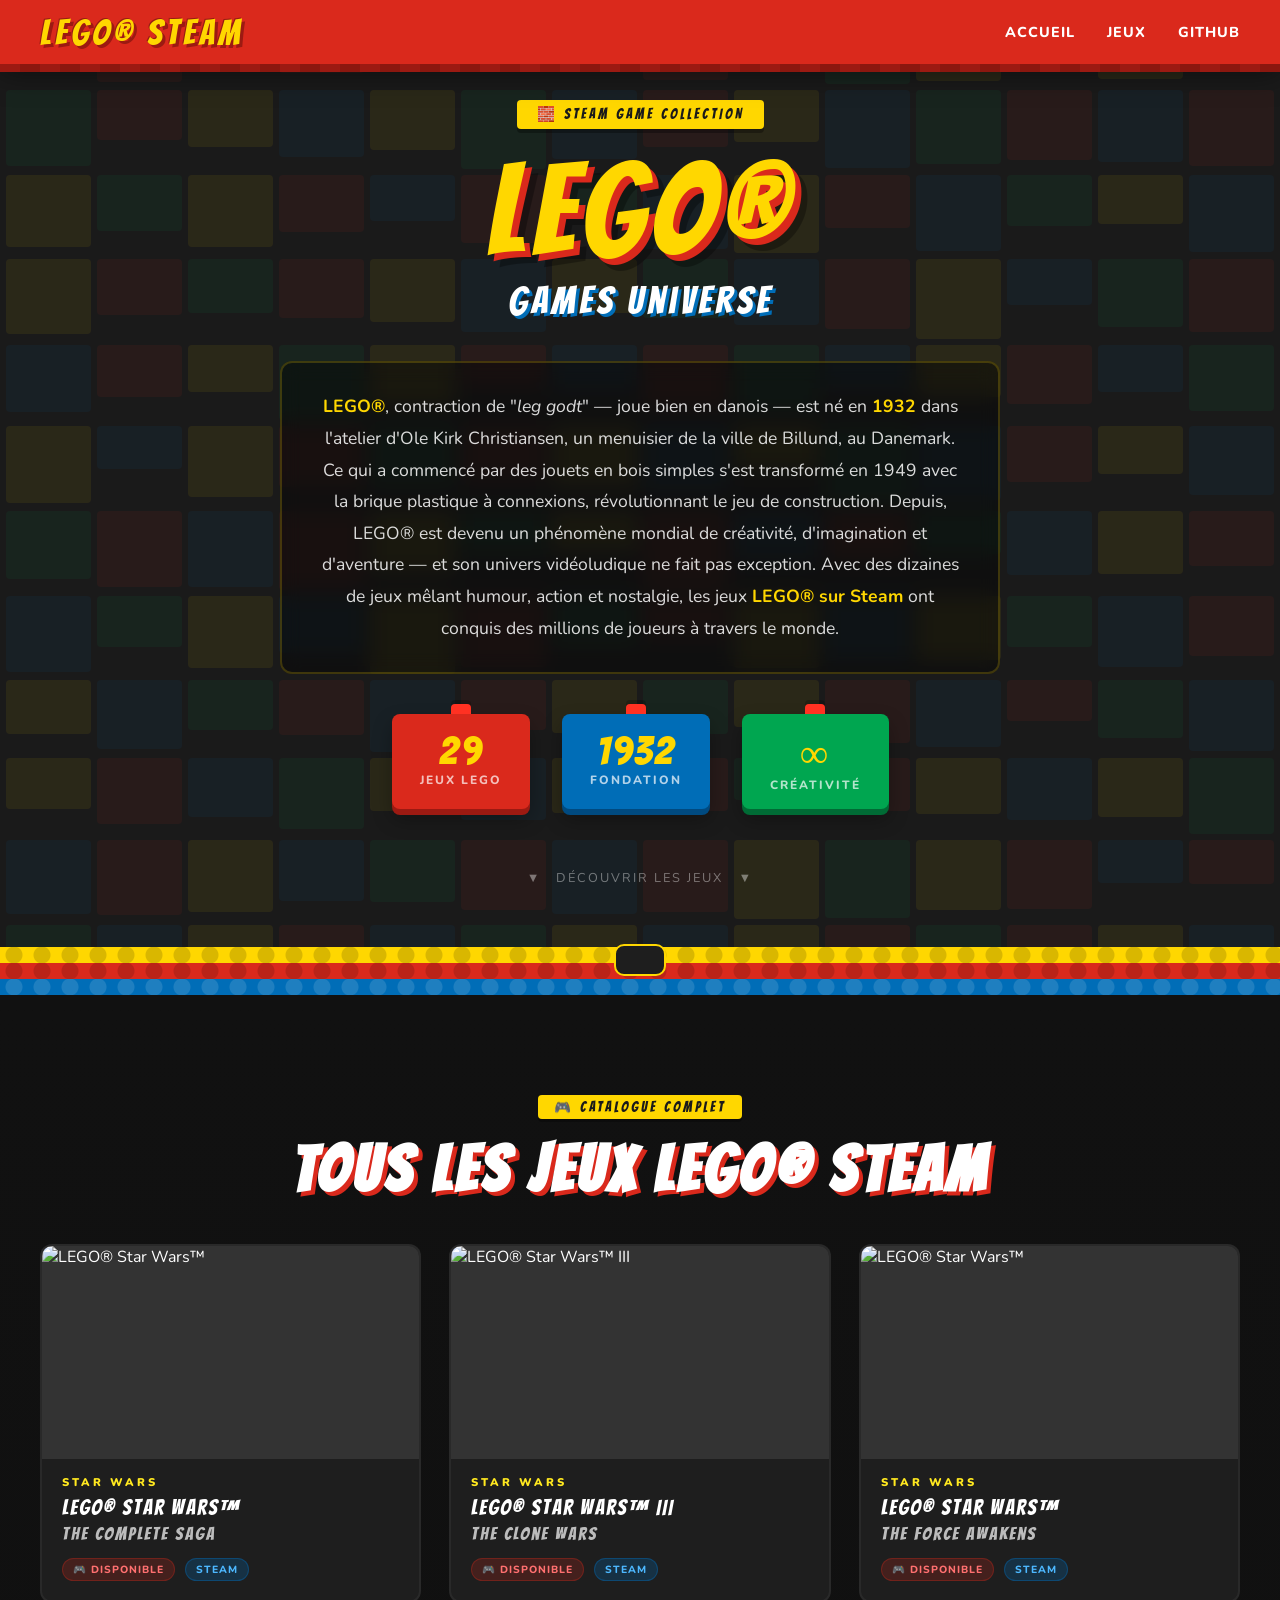
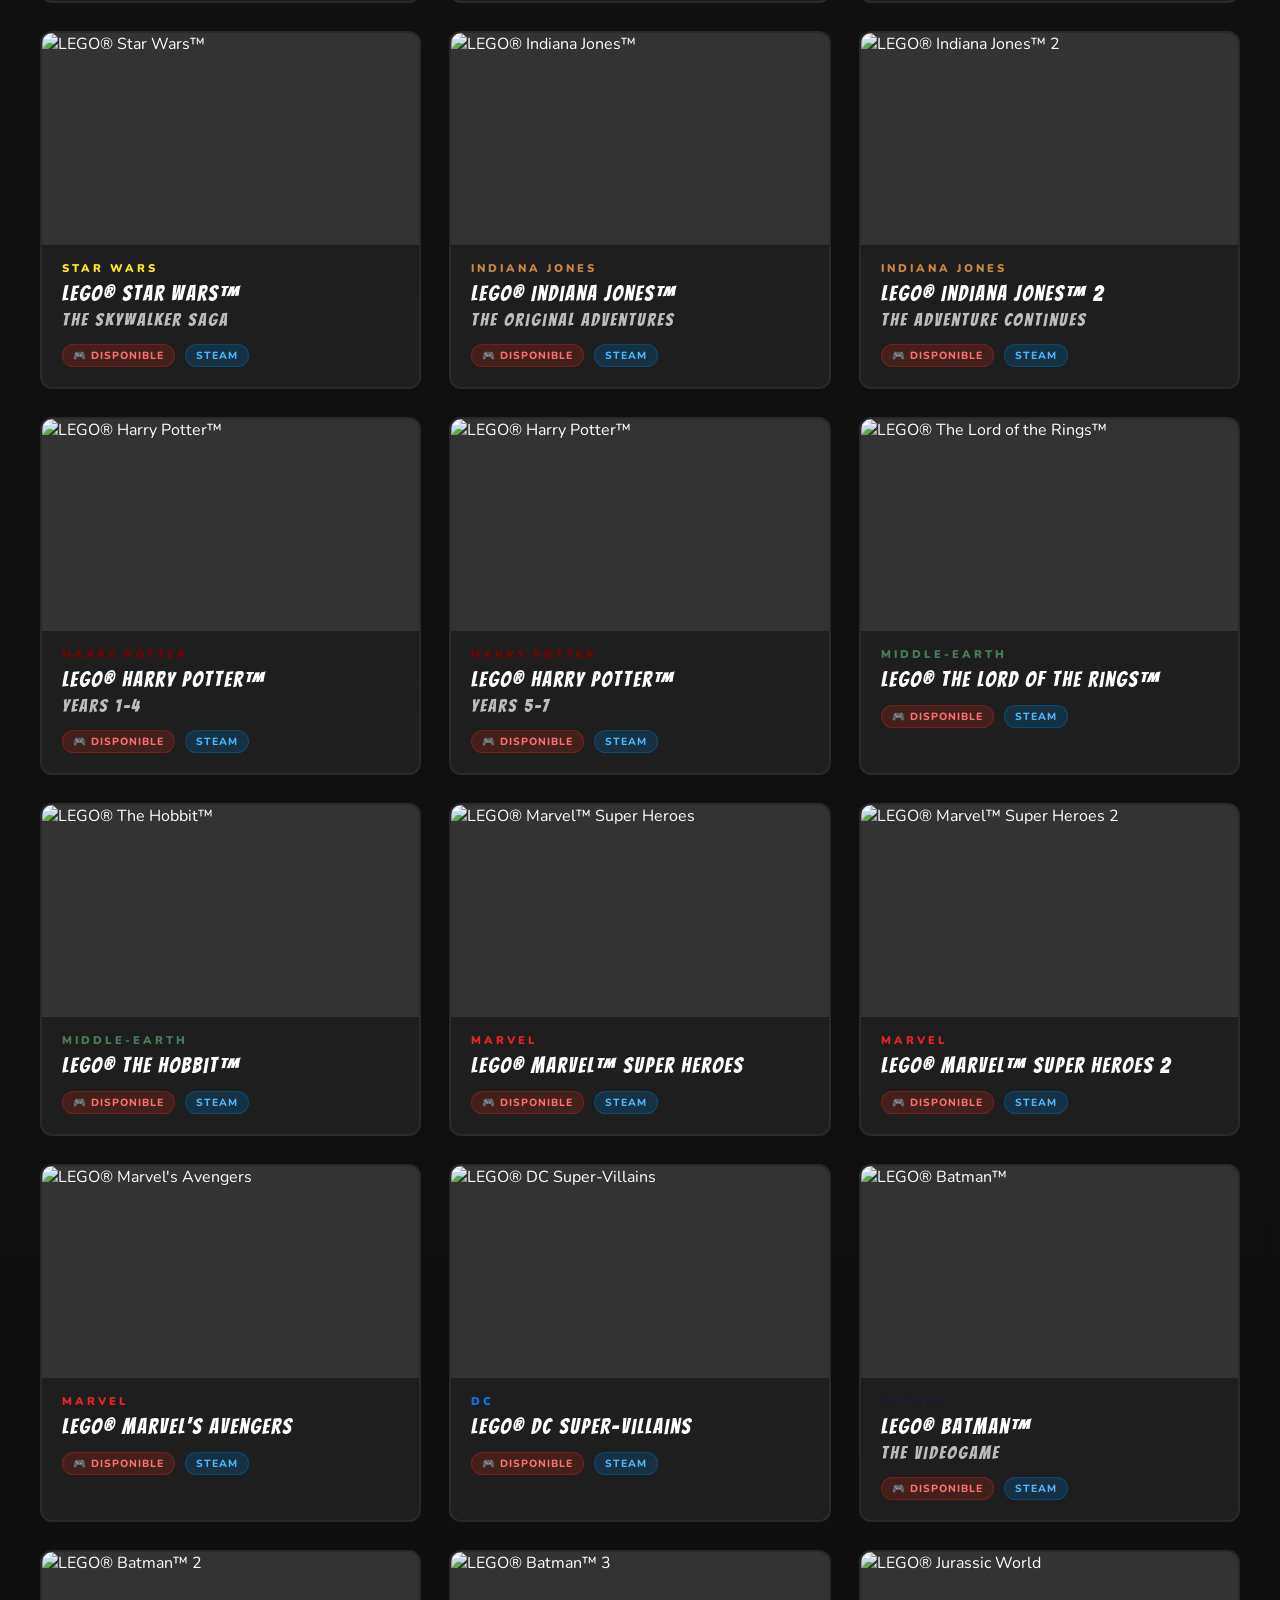
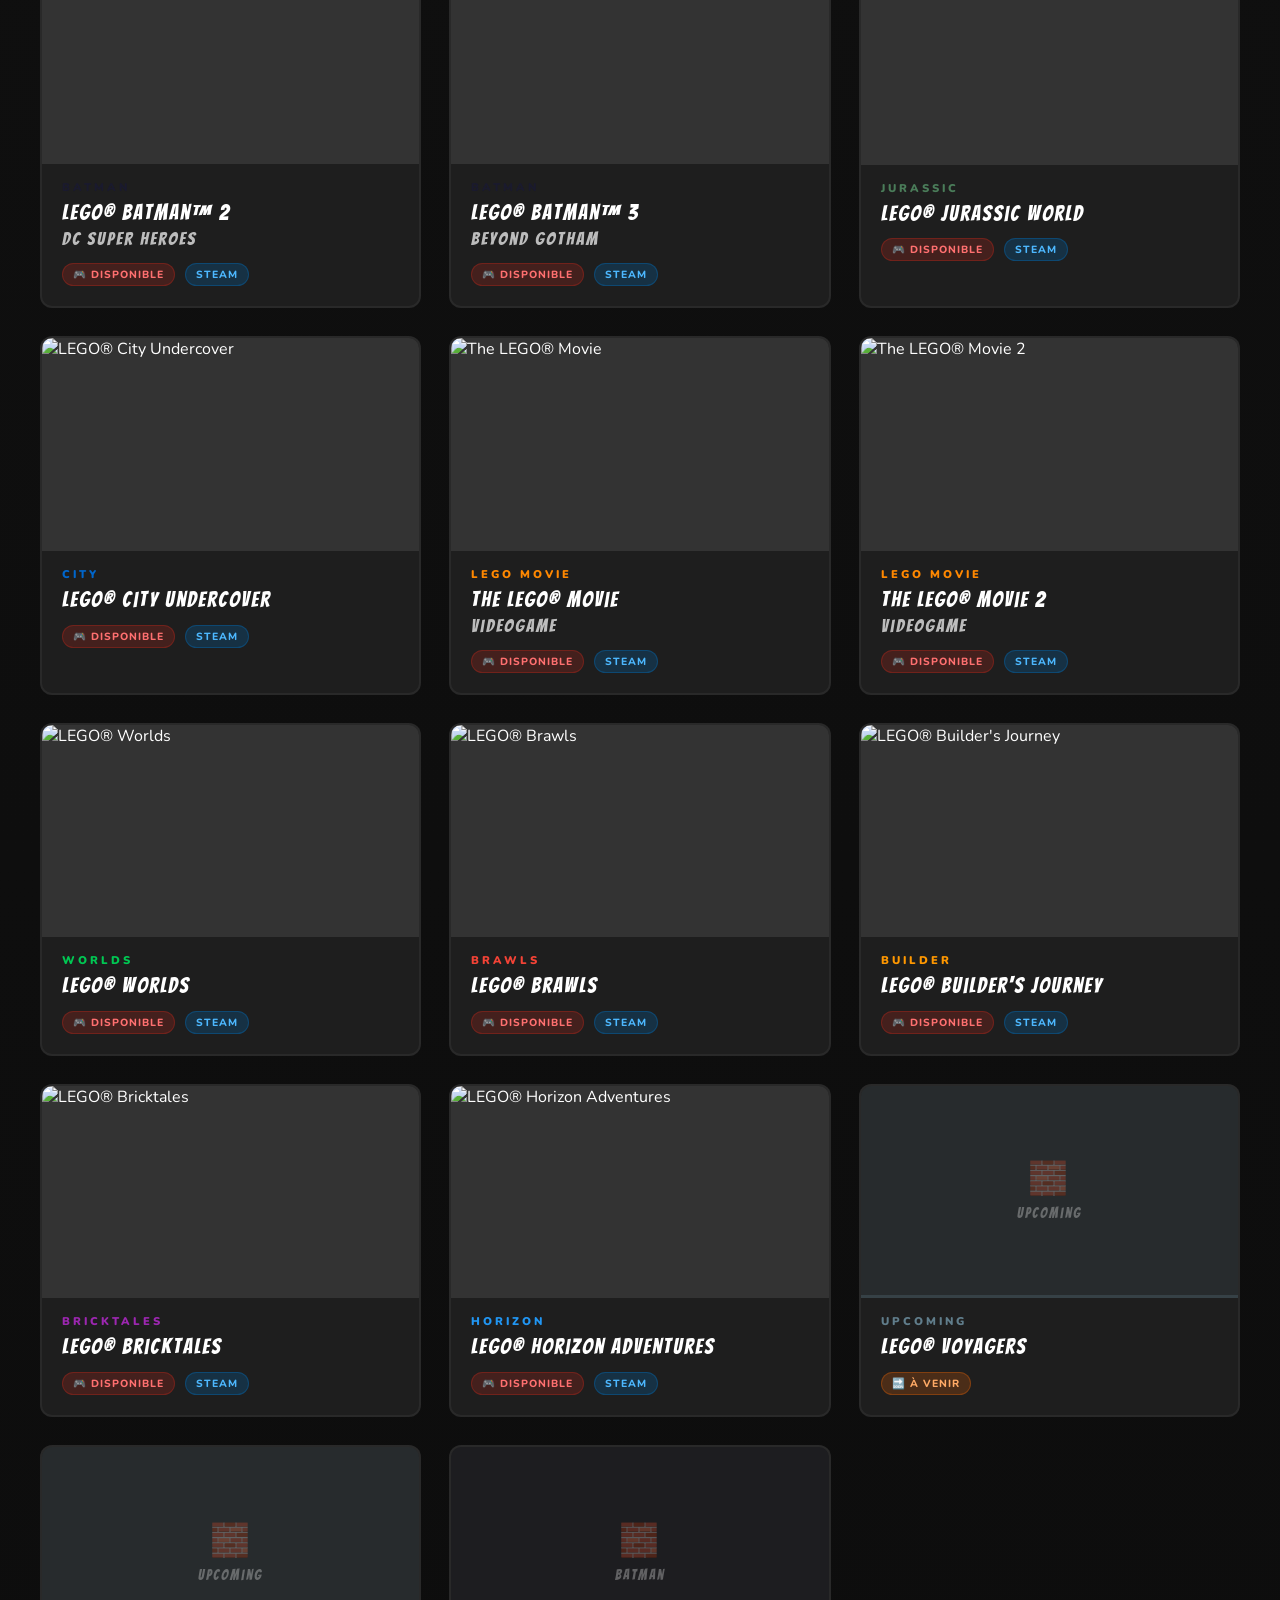
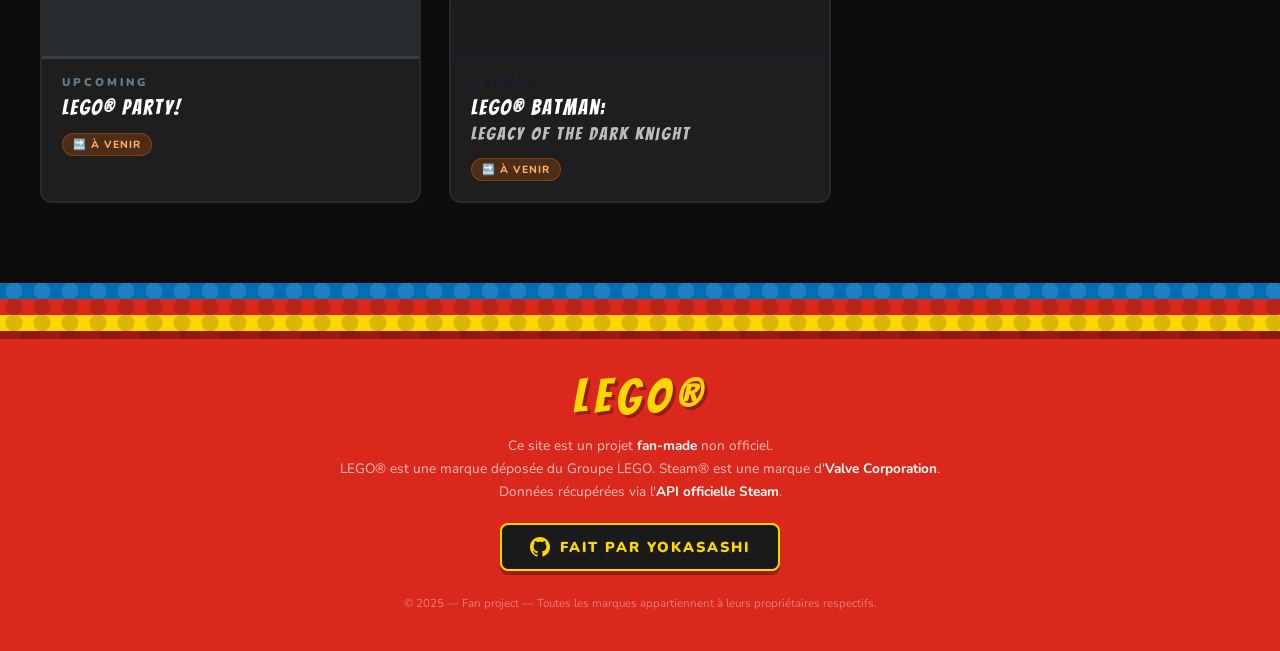
==== index.html @ 915beb1f "Add initial CSS styles for LEGO-themed website layout and components - Define root color variables f" ====
<!DOCTYPE html>
<html lang="fr">
<head>
  <meta charset="UTF-8" />
  <meta name="viewport" content="width=device-width, initial-scale=1.0" />
  <title>LEGO® Games — Steam Collection</title>
  <link href="https://fonts.googleapis.com/css2?family=Nunito:wght@400;700;800;900&family=Bangers&display=swap" rel="stylesheet" />
  <link rel="stylesheet" href="style.css" />
</head>
<body>

<!-- NAVBAR -->
<nav>
  <div class="nav-logo">LEGO® STEAM</div>
  <div class="nav-links">
    <a href="#hero">Accueil</a>
    <a href="#games">Jeux</a>
    <a href="https://github.com/Yokasashii" target="_blank">GitHub</a>
  </div>
</nav>

<!-- HERO -->
<section id="hero">
  <!-- Grid bricks bg -->
  <div class="hero-bricks" id="heroBricksGrid"></div>
  <!-- Floating bricks -->
  <div class="float-bricks" id="floatBricks"></div>

  <div class="hero-content">
    <div class="hero-badge">🧱 STEAM GAME COLLECTION</div>
    <div class="hero-title">LEGO®</div>
    <div class="hero-subtitle">Games Universe</div>

    <div class="hero-description">
      <strong>LEGO®</strong>, contraction de "<em>leg godt</em>" — joue bien en danois —
      est né en <strong>1932</strong> dans l'atelier d'Ole Kirk Christiansen,
      un menuisier de la ville de Billund, au Danemark. Ce qui a commencé par
      des jouets en bois simples s'est transformé en 1949 avec la brique plastique
      à connexions, révolutionnant le jeu de construction. Depuis, LEGO® est devenu
      un phénomène mondial de créativité, d'imagination et d'aventure —
      et son univers vidéoludique ne fait pas exception. Avec des dizaines de jeux
      mêlant humour, action et nostalgie, les jeux <strong>LEGO® sur Steam</strong>
      ont conquis des millions de joueurs à travers le monde.
    </div>

    <div class="hero-stats">
      <div class="stat-brick">
        <div class="stat-number" id="totalGames">29</div>
        <div class="stat-label">Jeux LEGO</div>
      </div>
      <div class="stat-brick" style="background:var(--lego-blue);box-shadow:0 6px 0 #004a80,0 10px 20px rgba(0,0,0,.3)">
        <div class="stat-number">1932</div>
        <div class="stat-label">Fondation</div>
      </div>
      <div class="stat-brick" style="background:var(--lego-green);box-shadow:0 6px 0 #006b35,0 10px 20px rgba(0,0,0,.3)">
        <div class="stat-number">∞</div>
        <div class="stat-label">Créativité</div>
      </div>
    </div>

    <div class="scroll-hint">▼ &nbsp; Découvrir les jeux &nbsp; ▼</div>
  </div>
</section>

<div class="brick-divider"></div>
<div class="brick-divider red"></div>
<div class="brick-divider blue"></div>

<!-- GAMES SECTION -->
<section id="games">
  <div class="section-header">
    <div class="section-tag">🎮 CATALOGUE COMPLET</div>
    <h2 class="section-title">TOUS LES JEUX LEGO® STEAM</h2>
  </div>
  <div class="games-grid" id="gamesGrid">
    <!-- Cards injected by JS -->
  </div>
</section>

<div class="brick-divider blue"></div>
<div class="brick-divider red"></div>
<div class="brick-divider"></div>

<!-- FOOTER -->
<footer>
  <div class="footer-logo">LEGO®</div>
  <p class="footer-text">
    Ce site est un projet <strong>fan-made</strong> non officiel.<br>
    LEGO® est une marque déposée du Groupe LEGO. Steam® est une marque d'<strong>Valve Corporation</strong>.<br>
    Données récupérées via l'<strong>API officielle Steam</strong>.
  </p>
  <a href="https://github.com/Yokasashii" target="_blank" class="footer-github">
    <svg width="20" height="20" viewBox="0 0 24 24"><path d="M12 0C5.37 0 0 5.37 0 12c0 5.3 3.438 9.8 8.205 11.385.6.113.82-.258.82-.577 0-.285-.01-1.04-.015-2.04-3.338.724-4.042-1.61-4.042-1.61-.546-1.385-1.335-1.755-1.335-1.755-1.087-.744.084-.729.084-.729 1.205.084 1.838 1.236 1.838 1.236 1.07 1.835 2.809 1.305 3.495.998.108-.776.417-1.305.76-1.605-2.665-.3-5.466-1.332-5.466-5.93 0-1.31.465-2.38 1.235-3.22-.135-.303-.54-1.523.105-3.176 0 0 1.005-.322 3.3 1.23.96-.267 1.98-.399 3-.405 1.02.006 2.04.138 3 .405 2.28-1.552 3.285-1.23 3.285-1.23.645 1.653.24 2.873.12 3.176.765.84 1.23 1.91 1.23 3.22 0 4.61-2.805 5.625-5.475 5.92.42.36.81 1.096.81 2.22 0 1.606-.015 2.896-.015 3.286 0 .315.21.69.825.57C20.565 21.795 24 17.295 24 12c0-6.63-5.37-12-12-12"/></svg>
    Fait par Yokasashi
  </a>
  <p class="footer-copy">© 2025 — Fan project — Toutes les marques appartiennent à leurs propriétaires respectifs.</p>
</footer>

<!-- MODAL -->
<div id="modal-overlay">
  <div id="modal">
    <div class="modal-hero" id="modalHero">
      <div class="modal-hero-gradient"></div>
      <button class="modal-close" id="modalClose">✕</button>
    </div>
    <div class="modal-content">
      <div class="modal-header">
        <div class="modal-title-block">
          <div class="modal-series" id="modalSeries"></div>
          <h2 class="modal-title" id="modalTitle"></h2>
        </div>
        <a href="#" class="steam-btn" id="modalSteamLink" target="_blank">
          <svg width="20" height="20" viewBox="0 0 24 24" fill="currentColor"><path d="M12 0C5.4 0 0 5.4 0 12s5.4 12 12 12 12-5.4 12-12S18.6 0 12 0zm5.7 8.8c-.4 0-.8-.2-1.1-.4L12 5.7 7.4 8.4c-.3.2-.7.4-1.1.4-1.3 0-2.3-1-2.3-2.3s1-2.3 2.3-2.3c.4 0 .8.1 1.2.3l3.5 2v-2c0-1.3 1-2.3 2.3-2.3h.2c1.3 0 2.3 1 2.3 2.3s-1.1 2.3-2.1 2.3z"/></svg>
          Voir sur Steam
        </a>
      </div>
      <div class="modal-description" id="modalDesc"></div>

      <div id="modalTrailerSection">
        <div class="modal-section-title">🎬 Trailer</div>
        <div class="trailer-wrap" id="modalTrailer"></div>
      </div>

      <div id="modalScreensSection">
        <div class="modal-section-title">📸 Screenshots</div>
        <div class="screenshots-grid" id="modalScreenshots"></div>
      </div>

      <div id="modalAchievSection">
        <div class="modal-section-title">🏆 Succès Steam</div>
        <div id="modalAchievements"></div>
      </div>
    </div>
  </div>
</div>

<!-- TOOLTIP -->
<div id="tooltip"></div>
<!-- NOTIFICATION -->
<div id="notif">
  <span id="notifMsg"></span>
</div>

<script src="script.js"></script>
</body>
</html>
---- style.css ----
:root {
  --lego-yellow: #FFD700;
  --lego-red: #DA291C;
  --lego-blue: #006DB7;
  --lego-green: #00A650;
  --lego-dark: #1a1a1a;
  --lego-black: #0d0d0d;
  --lego-white: #FFFFFF;
  --lego-orange: #FF6B00;
  --lego-stud-size: 28px;
  --card-radius: 12px;
}

* { margin: 0; padding: 0; box-sizing: border-box; }

body {
  font-family: 'Nunito', sans-serif;
  background: var(--lego-black);
  color: var(--lego-white);
  overflow-x: hidden;
  cursor: default;
}

/* ─── LEGO STUD PATTERN ─── */
.stud-pattern {
  background-color: var(--lego-yellow);
  background-image:
    radial-gradient(circle at 14px 14px, rgba(0,0,0,0.18) 10px, transparent 11px);
  background-size: var(--lego-stud-size) var(--lego-stud-size);
}

.stud-pattern-red {
  background-color: var(--lego-red);
  background-image:
    radial-gradient(circle at 14px 14px, rgba(0,0,0,0.18) 10px, transparent 11px);
  background-size: var(--lego-stud-size) var(--lego-stud-size);
}

.stud-pattern-blue {
  background-color: var(--lego-blue);
  background-image:
    radial-gradient(circle at 14px 14px, rgba(255,255,255,0.15) 10px, transparent 11px);
  background-size: var(--lego-stud-size) var(--lego-stud-size);
}

/* ─── NAVBAR ─── */
nav {
  position: fixed; top: 0; width: 100%; z-index: 1000;
  display: flex; align-items: center; justify-content: space-between;
  padding: 0 40px;
  height: 64px;
  background: var(--lego-red);
  box-shadow: 0 4px 0 #9c1a12, 0 8px 30px rgba(0,0,0,0.5);
}
nav::after {
  content: '';
  position: absolute; bottom: -8px; left: 0; right: 0; height: 8px;
  background: repeating-linear-gradient(90deg, #9c1a12 0 20px, #8b170f 20px 40px);
}
.nav-logo {
  font-family: 'Bangers', cursive;
  font-size: 2.2rem;
  letter-spacing: 4px;
  color: var(--lego-yellow);
  text-shadow: 3px 3px 0 #9c1a12, -1px -1px 0 rgba(0,0,0,0.3);
}
.nav-links { display: flex; gap: 32px; }
.nav-links a {
  color: var(--lego-white);
  text-decoration: none;
  font-weight: 800;
  font-size: 0.9rem;
  letter-spacing: 1px;
  text-transform: uppercase;
  transition: color 0.2s;
}
.nav-links a:hover { color: var(--lego-yellow); }

/* ─── HERO ─── */
#hero {
  min-height: 100vh;
  display: flex; flex-direction: column; align-items: center; justify-content: center;
  position: relative;
  overflow: hidden;
  background: var(--lego-dark);
  padding: 100px 40px 60px;
}

/* Bricks background */
.hero-bricks {
  position: absolute; inset: 0; z-index: 0;
  display: grid;
  grid-template-columns: repeat(auto-fill, minmax(80px, 1fr));
  gap: 6px;
  padding: 6px;
  opacity: 0.07;
  pointer-events: none;
}
.hero-brick {
  border-radius: 4px;
  animation: brickPulse 3s ease-in-out infinite;
}
.hero-brick:nth-child(odd) { background: var(--lego-yellow); animation-delay: calc(var(--i) * 0.1s); }
.hero-brick:nth-child(even) { background: var(--lego-red); animation-delay: calc(var(--i) * 0.15s); }
.hero-brick:nth-child(3n) { background: var(--lego-blue); }
.hero-brick:nth-child(5n) { background: var(--lego-green); }

@keyframes brickPulse {
  0%, 100% { opacity: 0.4; transform: scaleY(1); }
  50% { opacity: 1; transform: scaleY(1.05); }
}

/* Floating bricks */
.float-bricks {
  position: absolute; inset: 0; z-index: 0; pointer-events: none; overflow: hidden;
}
.fbrick {
  position: absolute;
  width: 40px; height: 24px;
  border-radius: 4px;
  box-shadow: inset 0 -4px 0 rgba(0,0,0,0.3), 0 0 0 2px rgba(0,0,0,0.2);
  animation: floatUp linear infinite;
  opacity: 0;
}
.fbrick::before {
  content: '';
  position: absolute; top: 4px; left: 50%; transform: translateX(-50%);
  width: 14px; height: 14px; border-radius: 50%;
  background: inherit; filter: brightness(1.3);
  box-shadow: inset 0 2px 4px rgba(0,0,0,0.2);
}
@keyframes floatUp {
  0% { opacity: 0; transform: translateY(100vh) rotate(0deg); }
  10% { opacity: 0.7; }
  90% { opacity: 0.5; }
  100% { opacity: 0; transform: translateY(-100px) rotate(720deg); }
}

.hero-content { position: relative; z-index: 1; text-align: center; max-width: 900px; }

.hero-badge {
  display: inline-block;
  background: var(--lego-yellow);
  color: var(--lego-dark);
  font-family: 'Bangers', cursive;
  font-size: 0.9rem;
  letter-spacing: 3px;
  padding: 6px 20px;
  border-radius: 4px;
  margin-bottom: 24px;
  box-shadow: 0 4px 0 rgba(0,0,0,0.3);
  animation: badgeBounce 2s ease-in-out infinite;
}
@keyframes badgeBounce {
  0%, 100% { transform: translateY(0); }
  50% { transform: translateY(-6px); }
}

.hero-title {
  font-family: 'Bangers', cursive;
  font-size: clamp(4rem, 10vw, 9rem);
  line-height: 0.9;
  color: var(--lego-yellow);
  text-shadow:
    6px 6px 0 var(--lego-red),
    12px 12px 0 rgba(0,0,0,0.3);
  letter-spacing: 6px;
  animation: titleSlam 0.8s cubic-bezier(0.175, 0.885, 0.32, 1.275) both;
}
@keyframes titleSlam {
  from { opacity: 0; transform: scale(2) rotate(-5deg); }
  to { opacity: 1; transform: scale(1) rotate(0deg); }
}

.hero-subtitle {
  font-family: 'Bangers', cursive;
  font-size: clamp(1.5rem, 3vw, 2.8rem);
  color: var(--lego-white);
  letter-spacing: 4px;
  margin-top: 12px;
  text-shadow: 3px 3px 0 var(--lego-blue);
  animation: titleSlam 0.8s 0.2s cubic-bezier(0.175, 0.885, 0.32, 1.275) both;
}

.hero-description {
  margin-top: 40px;
  max-width: 720px;
  margin-left: auto; margin-right: auto;
  line-height: 1.8;
  font-size: 1.1rem;
  color: rgba(255,255,255,0.85);
  background: rgba(0,0,0,0.4);
  border: 2px solid rgba(255,215,0,0.2);
  border-radius: var(--card-radius);
  padding: 28px 36px;
  backdrop-filter: blur(10px);
  animation: fadeUp 1s 0.6s both;
}
.hero-description strong { color: var(--lego-yellow); }

@keyframes fadeUp {
  from { opacity: 0; transform: translateY(40px); }
  to { opacity: 1; transform: translateY(0); }
}

.hero-stats {
  display: flex; gap: 32px; justify-content: center; margin-top: 40px;
  flex-wrap: wrap;
  animation: fadeUp 1s 0.9s both;
}
.stat-brick {
  background: var(--lego-red);
  border-radius: 8px;
  padding: 16px 28px;
  box-shadow: 0 6px 0 #9c1a12, 0 10px 20px rgba(0,0,0,0.3);
  position: relative;
  transition: transform 0.2s;
}
.stat-brick:hover { transform: translateY(-4px); }
.stat-brick::before {
  content: '';
  position: absolute; top: -10px; left: 50%; transform: translateX(-50%);
  width: 20px; height: 10px; border-radius: 4px 4px 0 0;
  background: var(--lego-red); filter: brightness(1.2);
  box-shadow: 0 -4px 0 rgba(0,0,0,0.2);
}
.stat-number { font-family: 'Bangers', cursive; font-size: 2.5rem; color: var(--lego-yellow); letter-spacing: 2px; }
.stat-label { font-size: 0.75rem; font-weight: 800; letter-spacing: 2px; text-transform: uppercase; color: rgba(255,255,255,0.7); }

.scroll-hint {
  margin-top: 60px;
  animation: bounce 2s infinite, fadeUp 1s 1.2s both;
  font-size: 0.8rem; letter-spacing: 2px; text-transform: uppercase;
  color: rgba(255,255,255,0.4);
}
@keyframes bounce {
  0%, 100% { transform: translateY(0); }
  50% { transform: translateY(10px); }
}

/* ─── SECTION TITLES ─── */
.section-header {
  text-align: center;
  padding: 80px 40px 40px;
  position: relative;
}
.section-tag {
  display: inline-block;
  background: var(--lego-yellow);
  color: var(--lego-dark);
  font-family: 'Bangers', cursive;
  font-size: 0.85rem;
  letter-spacing: 3px;
  padding: 4px 16px;
  border-radius: 4px;
  margin-bottom: 16px;
  box-shadow: 0 3px 0 rgba(0,0,0,0.3);
}
.section-title {
  font-family: 'Bangers', cursive;
  font-size: clamp(2.5rem, 5vw, 4.5rem);
  color: var(--lego-white);
  letter-spacing: 4px;
  text-shadow: 4px 4px 0 var(--lego-red);
}
.section-divider {
  height: 8px;
  margin: 0;
}

/* ─── GAMES GRID ─── */
#games {
  padding: 20px 40px 80px;
  background: linear-gradient(180deg, #111 0%, #0d0d0d 100%);
}

.games-grid {
  display: grid;
  grid-template-columns: repeat(auto-fill, minmax(280px, 1fr));
  gap: 28px;
  max-width: 1600px;
  margin: 0 auto;
}

.game-card {
  background: #1e1e1e;
  border-radius: var(--card-radius);
  overflow: hidden;
  border: 2px solid rgba(255,255,255,0.05);
  cursor: pointer;
  transition: transform 0.3s cubic-bezier(0.175, 0.885, 0.32, 1.275), box-shadow 0.3s, border-color 0.3s;
  position: relative;
  animation: cardReveal 0.6s both;
}
.game-card:hover {
  transform: translateY(-10px) scale(1.02);
  box-shadow: 0 20px 60px rgba(255,215,0,0.2), 0 0 0 2px var(--lego-yellow);
  border-color: var(--lego-yellow);
}
@keyframes cardReveal {
  from { opacity: 0; transform: translateY(30px); }
  to { opacity: 1; transform: translateY(0); }
}

.game-card-image {
  width: 100%; aspect-ratio: 16/9; object-fit: cover;
  display: block;
  background: #333;
  transition: transform 0.4s;
}
.game-card:hover .game-card-image { transform: scale(1.05); }
.game-card-image-wrap { overflow: hidden; position: relative; }

.game-card-overlay {
  position: absolute; inset: 0;
  background: linear-gradient(to bottom, transparent 40%, rgba(0,0,0,0.8));
  opacity: 0; transition: opacity 0.3s;
}
.game-card:hover .game-card-overlay { opacity: 1; }

.play-btn {
  position: absolute; top: 50%; left: 50%; transform: translate(-50%, -50%) scale(0);
  width: 56px; height: 56px; background: var(--lego-yellow);
  border-radius: 50%;
  display: flex; align-items: center; justify-content: center;
  transition: transform 0.3s cubic-bezier(0.175, 0.885, 0.32, 1.275);
  box-shadow: 0 4px 20px rgba(0,0,0,0.5);
}
.play-btn svg { fill: var(--lego-dark); margin-left: 4px; }
.game-card:hover .play-btn { transform: translate(-50%, -50%) scale(1); }

.game-card-placeholder {
  width: 100%; aspect-ratio: 16/9;
  display: flex; align-items: center; justify-content: center;
  font-family: 'Bangers', cursive; font-size: 0.9rem; letter-spacing: 2px;
  color: rgba(255,255,255,0.3);
  flex-direction: column; gap: 8px;
}

.game-card-info {
  padding: 16px 20px 20px;
}
.game-card-series {
  font-size: 0.7rem; font-weight: 900; letter-spacing: 3px;
  text-transform: uppercase; color: var(--lego-yellow);
  margin-bottom: 6px;
}
.game-card-title {
  font-family: 'Bangers', cursive;
  font-size: 1.3rem; letter-spacing: 2px;
  color: var(--lego-white);
  line-height: 1.2;
}
.game-card-meta {
  display: flex; gap: 10px; margin-top: 12px; flex-wrap: wrap;
}
.game-tag {
  font-size: 0.65rem; font-weight: 800; letter-spacing: 1px;
  text-transform: uppercase; padding: 3px 10px; border-radius: 20px;
}
.tag-steam { background: rgba(0,109,183,0.25); color: #4db8ff; border: 1px solid rgba(0,109,183,0.4); }
.tag-action { background: rgba(218,41,28,0.2); color: #ff7070; border: 1px solid rgba(218,41,28,0.3); }
.tag-upcoming { background: rgba(255,107,0,0.2); color: #ffaa66; border: 1px solid rgba(255,107,0,0.3); }

/* ─── MODAL ─── */
#modal-overlay {
  position: fixed; inset: 0; z-index: 2000;
  background: rgba(0,0,0,0.92);
  backdrop-filter: blur(8px);
  opacity: 0; pointer-events: none;
  transition: opacity 0.3s;
  overflow-y: auto;
}
#modal-overlay.active { opacity: 1; pointer-events: all; }

#modal {
  max-width: 1100px;
  margin: 40px auto;
  background: #1a1a1a;
  border-radius: 16px;
  overflow: hidden;
  border: 2px solid rgba(255,215,0,0.2);
  box-shadow: 0 40px 100px rgba(0,0,0,0.8);
  transform: scale(0.9) translateY(40px);
  transition: transform 0.4s cubic-bezier(0.175, 0.885, 0.32, 1.275);
}
#modal-overlay.active #modal { transform: scale(1) translateY(0); }

.modal-hero { position: relative; width: 100%; aspect-ratio: 21/9; background: #111; overflow: hidden; }
.modal-hero img { width: 100%; height: 100%; object-fit: cover; }
.modal-hero-gradient {
  position: absolute; inset: 0;
  background: linear-gradient(to bottom, transparent 40%, #1a1a1a 100%);
}

.modal-close {
  position: absolute; top: 20px; right: 20px;
  width: 44px; height: 44px;
  background: rgba(0,0,0,0.7); border: 2px solid rgba(255,255,255,0.2);
  border-radius: 50%; cursor: pointer; color: white;
  display: flex; align-items: center; justify-content: center;
  font-size: 1.2rem; font-weight: 900;
  transition: background 0.2s, transform 0.2s;
  z-index: 10;
}
.modal-close:hover { background: var(--lego-red); transform: rotate(90deg); }

.modal-content { padding: 32px 40px 40px; }

.modal-header { display: flex; align-items: flex-start; justify-content: space-between; flex-wrap: wrap; gap: 20px; margin-bottom: 28px; }
.modal-title-block {}
.modal-series { font-size: 0.75rem; font-weight: 900; letter-spacing: 3px; text-transform: uppercase; color: var(--lego-yellow); margin-bottom: 8px; }
.modal-title { font-family: 'Bangers', cursive; font-size: clamp(2rem, 4vw, 3.5rem); letter-spacing: 3px; text-shadow: 3px 3px 0 var(--lego-red); }

.steam-btn {
  display: inline-flex; align-items: center; gap: 10px;
  background: var(--lego-blue);
  color: white; text-decoration: none;
  padding: 14px 28px; border-radius: 8px;
  font-weight: 900; font-size: 0.9rem; letter-spacing: 1px; text-transform: uppercase;
  box-shadow: 0 4px 0 #004a80, 0 8px 20px rgba(0,0,0,0.3);
  transition: transform 0.2s, box-shadow 0.2s;
  white-space: nowrap;
}
.steam-btn:hover { transform: translateY(-3px); box-shadow: 0 7px 0 #004a80, 0 12px 30px rgba(0,0,0,0.4); }

.modal-description {
  line-height: 1.8; color: rgba(255,255,255,0.8); font-size: 1.05rem;
  margin-bottom: 32px;
  padding: 24px; background: rgba(255,255,255,0.04);
  border-left: 4px solid var(--lego-yellow); border-radius: 0 8px 8px 0;
}

.modal-section-title {
  font-family: 'Bangers', cursive; font-size: 1.8rem;
  letter-spacing: 3px; color: var(--lego-yellow);
  margin: 32px 0 16px;
  display: flex; align-items: center; gap: 12px;
}
.modal-section-title::after {
  content: ''; flex: 1; height: 2px;
  background: linear-gradient(to right, rgba(255,215,0,0.3), transparent);
}

.trailer-wrap {
  position: relative; width: 100%; padding-top: 56.25%;
  border-radius: 10px; overflow: hidden;
  background: #000;
  box-shadow: 0 10px 40px rgba(0,0,0,0.5);
  margin-bottom: 8px;
}
.trailer-wrap iframe {
  position: absolute; inset: 0; width: 100%; height: 100%; border: none;
}
.no-trailer {
  position: absolute; inset: 0;
  display: flex; flex-direction: column; align-items: center; justify-content: center; gap: 12px;
  color: rgba(255,255,255,0.3); font-family: 'Bangers', cursive; letter-spacing: 2px;
}

.screenshots-grid {
  display: grid; grid-template-columns: repeat(auto-fill, minmax(200px, 1fr)); gap: 12px;
}
.screenshot {
  border-radius: 8px; overflow: hidden; cursor: pointer;
  border: 2px solid transparent; transition: border-color 0.2s, transform 0.2s;
  aspect-ratio: 16/9; background: #222;
}
.screenshot:hover { border-color: var(--lego-yellow); transform: scale(1.03); }
.screenshot img { width: 100%; height: 100%; object-fit: cover; display: block; }

.achievements-list {
  display: grid; grid-template-columns: repeat(auto-fill, minmax(300px, 1fr)); gap: 14px;
}
.achievement-item {
  display: flex; align-items: center; gap: 14px;
  background: rgba(255,255,255,0.04);
  border-radius: 10px; padding: 14px 16px;
  border: 1px solid rgba(255,255,255,0.06);
  transition: border-color 0.2s, background 0.2s;
}
.achievement-item:hover { border-color: rgba(255,215,0,0.3); background: rgba(255,215,0,0.05); }
.achievement-icon {
  width: 56px; height: 56px; flex-shrink: 0;
  border-radius: 6px; overflow: hidden; background: #333;
  display: flex; align-items: center; justify-content: center;
  font-size: 1.8rem;
}
.achievement-icon img { width: 100%; height: 100%; object-fit: cover; }
.achievement-info { flex: 1; min-width: 0; }
.achievement-name { font-weight: 800; font-size: 0.9rem; white-space: nowrap; overflow: hidden; text-overflow: ellipsis; }
.achievement-desc { font-size: 0.78rem; color: rgba(255,255,255,0.55); margin: 3px 0 8px; white-space: nowrap; overflow: hidden; text-overflow: ellipsis; }
.achievement-bar { height: 6px; border-radius: 3px; background: rgba(255,255,255,0.1); overflow: hidden; }
.achievement-bar-fill { height: 100%; background: linear-gradient(to right, var(--lego-yellow), var(--lego-orange)); border-radius: 3px; transition: width 1s ease; }
.achievement-pct { font-size: 0.75rem; font-weight: 900; color: var(--lego-yellow); margin-top: 4px; }

.loading-spinner {
  display: flex; flex-direction: column; align-items: center; gap: 16px;
  padding: 40px; color: rgba(255,255,255,0.4); font-family: 'Bangers', cursive; letter-spacing: 2px;
}
.spinner {
  width: 44px; height: 44px; border: 4px solid rgba(255,215,0,0.2);
  border-top-color: var(--lego-yellow); border-radius: 50%;
  animation: spin 0.8s linear infinite;
}
@keyframes spin { to { transform: rotate(360deg); } }

/* ─── SECTION DIVIDERS ─── */
.brick-divider {
  height: 16px;
  background-color: var(--lego-yellow);
  background-image: radial-gradient(circle at 14px 8px, rgba(0,0,0,0.15) 8px, transparent 9px);
  background-size: 28px 16px;
}
.brick-divider.red {
  background-color: var(--lego-red);
  background-image: radial-gradient(circle at 14px 8px, rgba(0,0,0,0.15) 8px, transparent 9px);
}
.brick-divider.blue {
  background-color: var(--lego-blue);
  background-image: radial-gradient(circle at 14px 8px, rgba(255,255,255,0.12) 8px, transparent 9px);
}

/* ─── FOOTER ─── */
footer {
  background: var(--lego-red);
  padding: 40px;
  text-align: center;
  position: relative;
}
footer::before {
  content: '';
  position: absolute; top: 0; left: 0; right: 0; height: 8px;
  background: repeating-linear-gradient(90deg, #9c1a12 0 20px, #8b170f 20px 40px);
}
.footer-logo {
  font-family: 'Bangers', cursive;
  font-size: 3rem; letter-spacing: 6px;
  color: var(--lego-yellow);
  text-shadow: 3px 3px 0 rgba(0,0,0,0.3);
  margin-bottom: 12px;
}
.footer-text { color: rgba(255,255,255,0.7); font-size: 0.85rem; margin-bottom: 20px; line-height: 1.7; }
.footer-text strong { color: white; }
.footer-github {
  display: inline-flex; align-items: center; gap: 10px;
  background: var(--lego-dark); color: var(--lego-yellow);
  text-decoration: none; padding: 12px 28px; border-radius: 8px;
  font-weight: 900; font-size: 0.9rem; letter-spacing: 2px; text-transform: uppercase;
  border: 2px solid var(--lego-yellow);
  box-shadow: 0 4px 0 rgba(0,0,0,0.3);
  transition: transform 0.2s, box-shadow 0.2s;
}
.footer-github:hover { transform: translateY(-3px); box-shadow: 0 7px 0 rgba(0,0,0,0.4); }
.footer-github svg { fill: var(--lego-yellow); }
.footer-copy { margin-top: 24px; font-size: 0.72rem; color: rgba(255,255,255,0.4); }

/* ─── TOOLTIP ─── */
#tooltip {
  position: fixed; z-index: 5000;
  background: rgba(255,215,0,0.95); color: #1a1a1a;
  padding: 6px 12px; border-radius: 6px;
  font-size: 0.75rem; font-weight: 900; letter-spacing: 1px;
  pointer-events: none; opacity: 0; transition: opacity 0.2s;
  white-space: nowrap;
}

/* ─── NOTIFICATION ─── */
#notif {
  position: fixed; bottom: 24px; left: 50%; transform: translateX(-50%) translateY(100px);
  background: #1e1e1e; border: 2px solid var(--lego-yellow);
  color: white; padding: 14px 24px; border-radius: 10px;
  font-weight: 800; font-size: 0.9rem; letter-spacing: 1px;
  z-index: 9000; transition: transform 0.4s cubic-bezier(0.175, 0.885, 0.32, 1.275);
  display: flex; align-items: center; gap: 10px;
}
#notif.show { transform: translateX(-50%) translateY(0); }

@media (max-width: 768px) {
  nav { padding: 0 20px; }
  .nav-links { display: none; }
  #games { padding: 20px 16px 60px; }
  .games-grid { gap: 16px; }
  .modal-content { padding: 20px 20px 32px; }
  .modal-header { flex-direction: column; }
  .hero-stats { gap: 16px; }
}

@keyframes trailFade { 
  to { opacity:0; transform:translateY(-20px) rotate(180deg) scale(0); } 
}
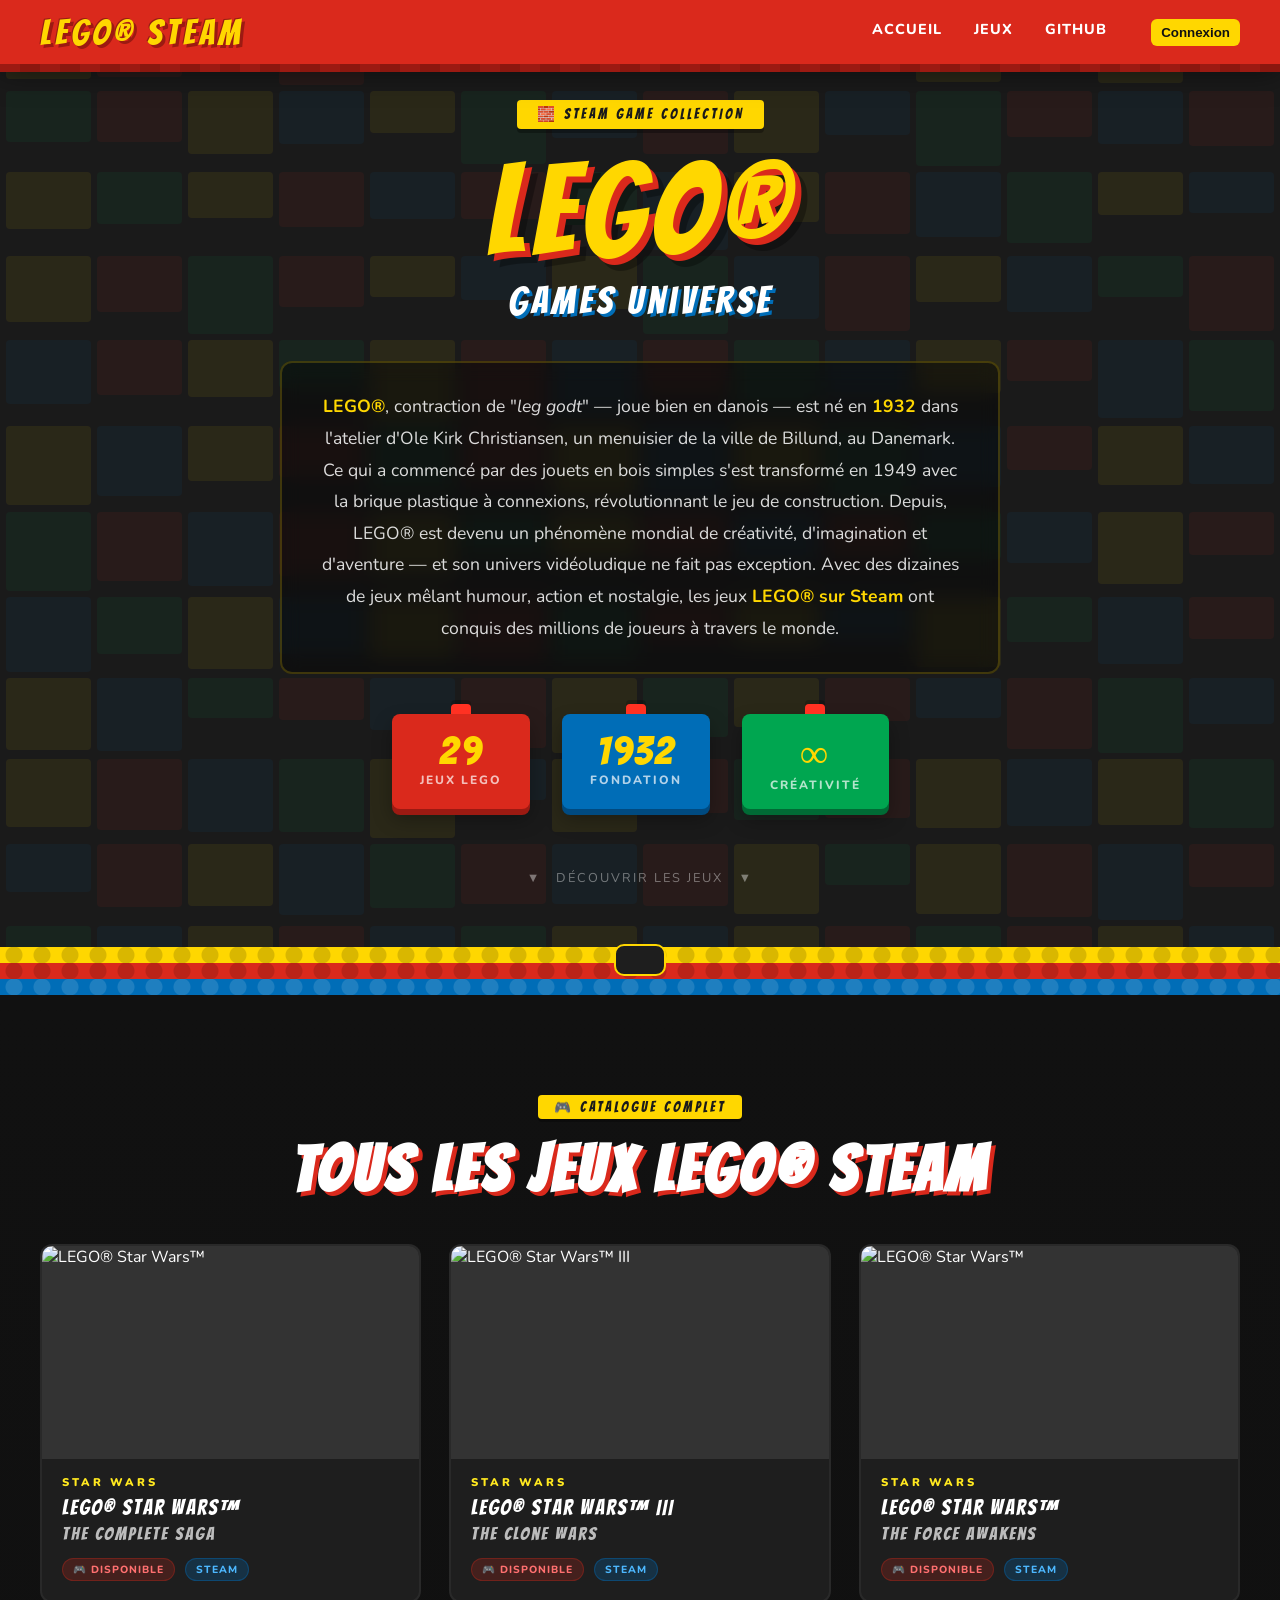
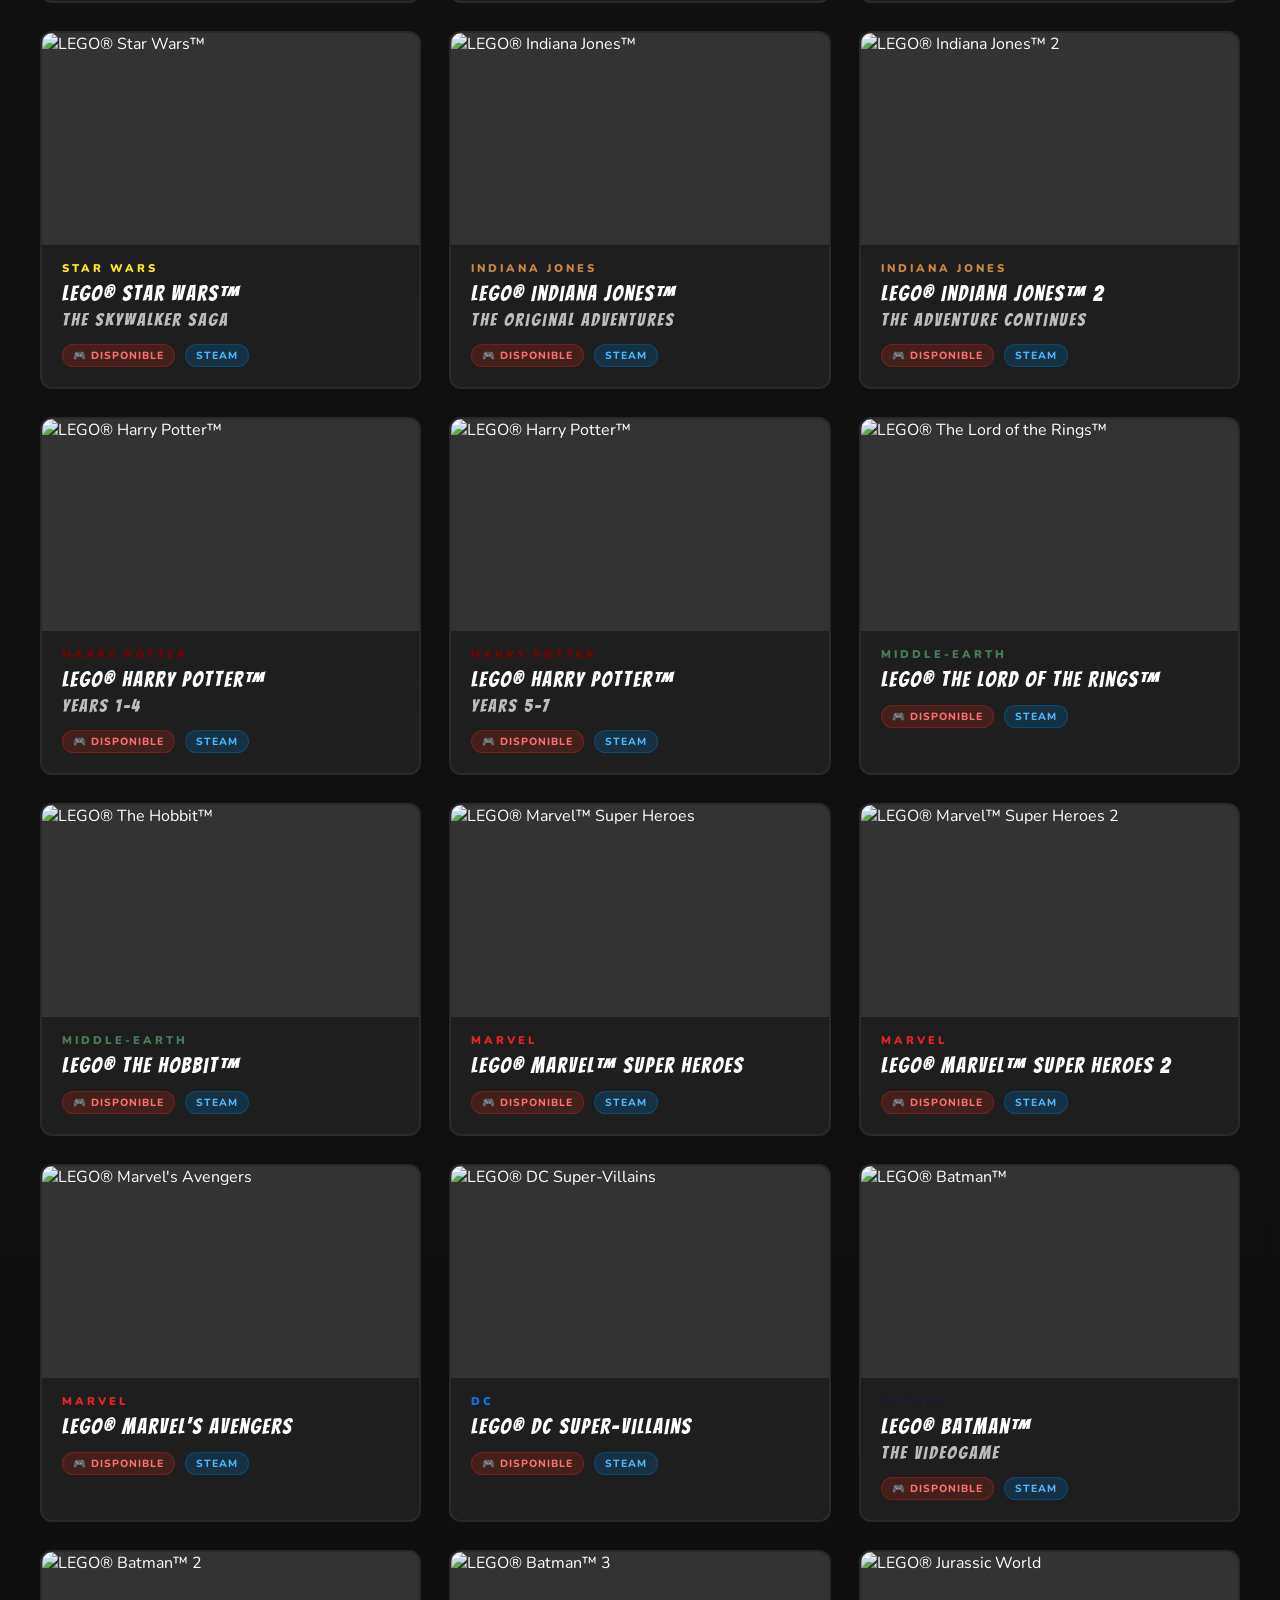
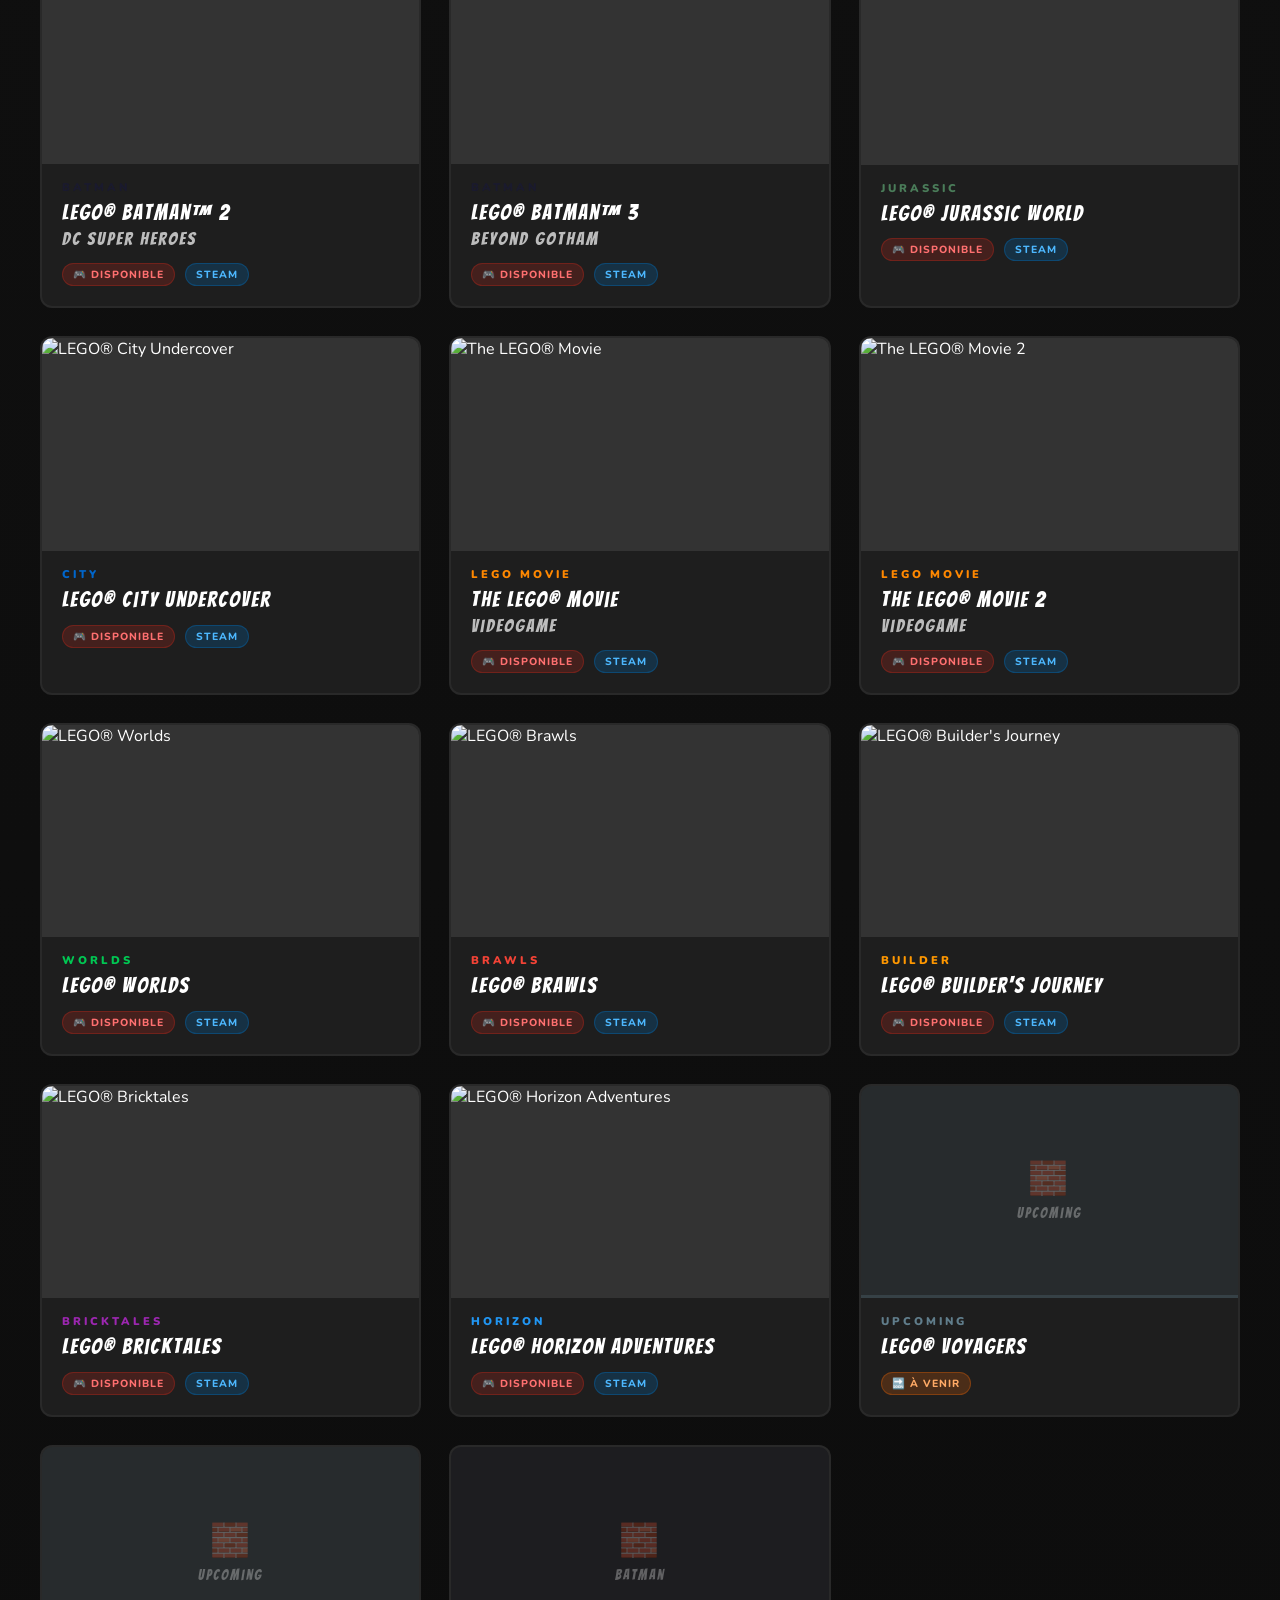
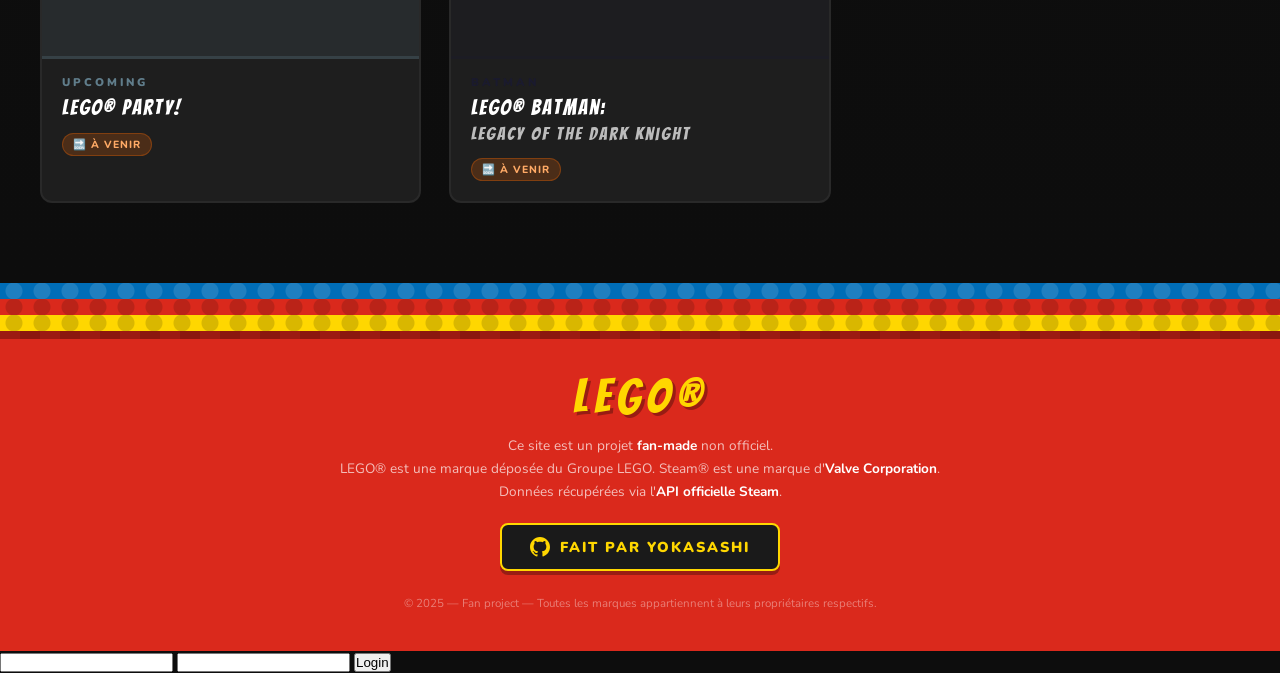
==== commit 448699f8: "add all" ====
--- a/index.html
+++ b/index.html
@@ -1,146 +1,208 @@
-<!DOCTYPE html>
+<!doctype html>
 <html lang="fr">
-<head>
-  <meta charset="UTF-8" />
-  <meta name="viewport" content="width=device-width, initial-scale=1.0" />
-  <title>LEGO® Games — Steam Collection</title>
-  <link href="https://fonts.googleapis.com/css2?family=Nunito:wght@400;700;800;900&family=Bangers&display=swap" rel="stylesheet" />
-  <link rel="stylesheet" href="style.css" />
-</head>
-<body>
-
-<!-- NAVBAR -->
-<nav>
-  <div class="nav-logo">LEGO® STEAM</div>
-  <div class="nav-links">
-    <a href="#hero">Accueil</a>
-    <a href="#games">Jeux</a>
-    <a href="https://github.com/Yokasashii" target="_blank">GitHub</a>
-  </div>
-</nav>
-
-<!-- HERO -->
-<section id="hero">
-  <!-- Grid bricks bg -->
-  <div class="hero-bricks" id="heroBricksGrid"></div>
-  <!-- Floating bricks -->
-  <div class="float-bricks" id="floatBricks"></div>
-
-  <div class="hero-content">
-    <div class="hero-badge">🧱 STEAM GAME COLLECTION</div>
-    <div class="hero-title">LEGO®</div>
-    <div class="hero-subtitle">Games Universe</div>
-
-    <div class="hero-description">
-      <strong>LEGO®</strong>, contraction de "<em>leg godt</em>" — joue bien en danois —
-      est né en <strong>1932</strong> dans l'atelier d'Ole Kirk Christiansen,
-      un menuisier de la ville de Billund, au Danemark. Ce qui a commencé par
-      des jouets en bois simples s'est transformé en 1949 avec la brique plastique
-      à connexions, révolutionnant le jeu de construction. Depuis, LEGO® est devenu
-      un phénomène mondial de créativité, d'imagination et d'aventure —
-      et son univers vidéoludique ne fait pas exception. Avec des dizaines de jeux
-      mêlant humour, action et nostalgie, les jeux <strong>LEGO® sur Steam</strong>
-      ont conquis des millions de joueurs à travers le monde.
-    </div>
-
-    <div class="hero-stats">
-      <div class="stat-brick">
-        <div class="stat-number" id="totalGames">29</div>
-        <div class="stat-label">Jeux LEGO</div>
-      </div>
-      <div class="stat-brick" style="background:var(--lego-blue);box-shadow:0 6px 0 #004a80,0 10px 20px rgba(0,0,0,.3)">
-        <div class="stat-number">1932</div>
-        <div class="stat-label">Fondation</div>
-      </div>
-      <div class="stat-brick" style="background:var(--lego-green);box-shadow:0 6px 0 #006b35,0 10px 20px rgba(0,0,0,.3)">
-        <div class="stat-number">∞</div>
-        <div class="stat-label">Créativité</div>
-      </div>
-    </div>
-
-    <div class="scroll-hint">▼ &nbsp; Découvrir les jeux &nbsp; ▼</div>
-  </div>
-</section>
-
-<div class="brick-divider"></div>
-<div class="brick-divider red"></div>
-<div class="brick-divider blue"></div>
-
-<!-- GAMES SECTION -->
-<section id="games">
-  <div class="section-header">
-    <div class="section-tag">🎮 CATALOGUE COMPLET</div>
-    <h2 class="section-title">TOUS LES JEUX LEGO® STEAM</h2>
-  </div>
-  <div class="games-grid" id="gamesGrid">
-    <!-- Cards injected by JS -->
-  </div>
-</section>
-
-<div class="brick-divider blue"></div>
-<div class="brick-divider red"></div>
-<div class="brick-divider"></div>
-
-<!-- FOOTER -->
-<footer>
-  <div class="footer-logo">LEGO®</div>
-  <p class="footer-text">
-    Ce site est un projet <strong>fan-made</strong> non officiel.<br>
-    LEGO® est une marque déposée du Groupe LEGO. Steam® est une marque d'<strong>Valve Corporation</strong>.<br>
-    Données récupérées via l'<strong>API officielle Steam</strong>.
-  </p>
-  <a href="https://github.com/Yokasashii" target="_blank" class="footer-github">
-    <svg width="20" height="20" viewBox="0 0 24 24"><path d="M12 0C5.37 0 0 5.37 0 12c0 5.3 3.438 9.8 8.205 11.385.6.113.82-.258.82-.577 0-.285-.01-1.04-.015-2.04-3.338.724-4.042-1.61-4.042-1.61-.546-1.385-1.335-1.755-1.335-1.755-1.087-.744.084-.729.084-.729 1.205.084 1.838 1.236 1.838 1.236 1.07 1.835 2.809 1.305 3.495.998.108-.776.417-1.305.76-1.605-2.665-.3-5.466-1.332-5.466-5.93 0-1.31.465-2.38 1.235-3.22-.135-.303-.54-1.523.105-3.176 0 0 1.005-.322 3.3 1.23.96-.267 1.98-.399 3-.405 1.02.006 2.04.138 3 .405 2.28-1.552 3.285-1.23 3.285-1.23.645 1.653.24 2.873.12 3.176.765.84 1.23 1.91 1.23 3.22 0 4.61-2.805 5.625-5.475 5.92.42.36.81 1.096.81 2.22 0 1.606-.015 2.896-.015 3.286 0 .315.21.69.825.57C20.565 21.795 24 17.295 24 12c0-6.63-5.37-12-12-12"/></svg>
-    Fait par Yokasashi
-  </a>
-  <p class="footer-copy">© 2025 — Fan project — Toutes les marques appartiennent à leurs propriétaires respectifs.</p>
-</footer>
-
-<!-- MODAL -->
-<div id="modal-overlay">
-  <div id="modal">
-    <div class="modal-hero" id="modalHero">
-      <div class="modal-hero-gradient"></div>
-      <button class="modal-close" id="modalClose">✕</button>
-    </div>
-    <div class="modal-content">
-      <div class="modal-header">
-        <div class="modal-title-block">
-          <div class="modal-series" id="modalSeries"></div>
-          <h2 class="modal-title" id="modalTitle"></h2>
+    <head>
+        <meta charset="UTF-8" />
+        <meta name="viewport" content="width=device-width, initial-scale=1.0" />
+        <title>LEGO® Games — Steam Collection</title>
+        <link
+            href="https://fonts.googleapis.com/css2?family=Nunito:wght@400;700;800;900&family=Bangers&display=swap"
+            rel="stylesheet"
+        />
+        <link rel="stylesheet" href="style.css" />
+    </head>
+    <body>
+        <!-- NAVBAR -->
+        <nav>
+            <div class="nav-logo">LEGO® STEAM</div>
+            <div class="nav-links">
+                <a href="#hero">Accueil</a>
+                <a href="#games">Jeux</a>
+                <a href="https://github.com/Yokasashii" target="_blank"
+                    >GitHub</a
+                >
+            </div>
+        </nav>
+
+        <!-- HERO -->
+        <section id="hero">
+            <!-- Grid bricks bg -->
+            <div class="hero-bricks" id="heroBricksGrid"></div>
+            <!-- Floating bricks -->
+            <div class="float-bricks" id="floatBricks"></div>
+
+            <div class="hero-content">
+                <div class="hero-badge">🧱 STEAM GAME COLLECTION</div>
+                <div class="hero-title">LEGO®</div>
+                <div class="hero-subtitle">Games Universe</div>
+
+                <div class="hero-description">
+                    <strong>LEGO®</strong>, contraction de "<em>leg godt</em>" —
+                    joue bien en danois — est né en <strong>1932</strong> dans
+                    l'atelier d'Ole Kirk Christiansen, un menuisier de la ville
+                    de Billund, au Danemark. Ce qui a commencé par des jouets en
+                    bois simples s'est transformé en 1949 avec la brique
+                    plastique à connexions, révolutionnant le jeu de
+                    construction. Depuis, LEGO® est devenu un phénomène mondial
+                    de créativité, d'imagination et d'aventure — et son univers
+                    vidéoludique ne fait pas exception. Avec des dizaines de
+                    jeux mêlant humour, action et nostalgie, les jeux
+                    <strong>LEGO® sur Steam</strong>
+                    ont conquis des millions de joueurs à travers le monde.
+                </div>
+
+                <div class="hero-stats">
+                    <div class="stat-brick">
+                        <div class="stat-number" id="totalGames">29</div>
+                        <div class="stat-label">Jeux LEGO</div>
+                    </div>
+                    <div
+                        class="stat-brick"
+                        style="
+                            background: var(--lego-blue);
+                            box-shadow:
+                                0 6px 0 #004a80,
+                                0 10px 20px rgba(0, 0, 0, 0.3);
+                        "
+                    >
+                        <div class="stat-number">1932</div>
+                        <div class="stat-label">Fondation</div>
+                    </div>
+                    <div
+                        class="stat-brick"
+                        style="
+                            background: var(--lego-green);
+                            box-shadow:
+                                0 6px 0 #006b35,
+                                0 10px 20px rgba(0, 0, 0, 0.3);
+                        "
+                    >
+                        <div class="stat-number">∞</div>
+                        <div class="stat-label">Créativité</div>
+                    </div>
+                </div>
+
+                <div class="scroll-hint">
+                    ▼ &nbsp; Découvrir les jeux &nbsp; ▼
+                </div>
+            </div>
+        </section>
+
+        <div class="brick-divider"></div>
+        <div class="brick-divider red"></div>
+        <div class="brick-divider blue"></div>
+
+        <!-- GAMES SECTION -->
+        <section id="games">
+            <div class="section-header">
+                <div class="section-tag">🎮 CATALOGUE COMPLET</div>
+                <h2 class="section-title">TOUS LES JEUX LEGO® STEAM</h2>
+            </div>
+            <div class="games-grid" id="gamesGrid">
+                <!-- Cards injected by JS -->
+            </div>
+        </section>
+
+        <div class="brick-divider blue"></div>
+        <div class="brick-divider red"></div>
+        <div class="brick-divider"></div>
+
+        <!-- FOOTER -->
+        <footer>
+            <div class="footer-logo">LEGO®</div>
+            <p class="footer-text">
+                Ce site est un projet <strong>fan-made</strong> non officiel.<br />
+                LEGO® est une marque déposée du Groupe LEGO. Steam® est une
+                marque d'<strong>Valve Corporation</strong>.<br />
+                Données récupérées via l'<strong>API officielle Steam</strong>.
+            </p>
+            <a
+                href="https://github.com/Yokasashii"
+                target="_blank"
+                class="footer-github"
+            >
+                <svg width="20" height="20" viewBox="0 0 24 24">
+                    <path
+                        d="M12 0C5.37 0 0 5.37 0 12c0 5.3 3.438 9.8 8.205 11.385.6.113.82-.258.82-.577 0-.285-.01-1.04-.015-2.04-3.338.724-4.042-1.61-4.042-1.61-.546-1.385-1.335-1.755-1.335-1.755-1.087-.744.084-.729.084-.729 1.205.084 1.838 1.236 1.838 1.236 1.07 1.835 2.809 1.305 3.495.998.108-.776.417-1.305.76-1.605-2.665-.3-5.466-1.332-5.466-5.93 0-1.31.465-2.38 1.235-3.22-.135-.303-.54-1.523.105-3.176 0 0 1.005-.322 3.3 1.23.96-.267 1.98-.399 3-.405 1.02.006 2.04.138 3 .405 2.28-1.552 3.285-1.23 3.285-1.23.645 1.653.24 2.873.12 3.176.765.84 1.23 1.91 1.23 3.22 0 4.61-2.805 5.625-5.475 5.92.42.36.81 1.096.81 2.22 0 1.606-.015 2.896-.015 3.286 0 .315.21.69.825.57C20.565 21.795 24 17.295 24 12c0-6.63-5.37-12-12-12"
+                    />
+                </svg>
+                Fait par Yokasashi
+            </a>
+            <p class="footer-copy">
+                © 2025 — Fan project — Toutes les marques appartiennent à leurs
+                propriétaires respectifs.
+            </p>
+        </footer>
+
+        <!-- MODAL -->
+        <div id="modal-overlay">
+            <div id="modal">
+                <div class="modal-hero" id="modalHero">
+                    <div class="modal-hero-gradient"></div>
+                    <button class="modal-close" id="modalClose">✕</button>
+                </div>
+                <div class="modal-content">
+                    <div class="modal-header">
+                        <div class="modal-title-block">
+                            <div class="modal-series" id="modalSeries"></div>
+                            <h2 class="modal-title" id="modalTitle"></h2>
+                        </div>
+                        <a
+                            href="#"
+                            class="steam-btn"
+                            id="modalSteamLink"
+                            target="_blank"
+                        >
+                            <svg
+                                width="20"
+                                height="20"
+                                viewBox="0 0 24 24"
+                                fill="currentColor"
+                            >
+                                <path
+                                    d="M12 0C5.4 0 0 5.4 0 12s5.4 12 12 12 12-5.4 12-12S18.6 0 12 0zm5.7 8.8c-.4 0-.8-.2-1.1-.4L12 5.7 7.4 8.4c-.3.2-.7.4-1.1.4-1.3 0-2.3-1-2.3-2.3s1-2.3 2.3-2.3c.4 0 .8.1 1.2.3l3.5 2v-2c0-1.3 1-2.3 2.3-2.3h.2c1.3 0 2.3 1 2.3 2.3s-1.1 2.3-2.1 2.3z"
+                                />
+                            </svg>
+                            Voir sur Steam
+                        </a>
+                    </div>
+                    <div class="modal-description" id="modalDesc"></div>
+
+                    <div id="modalTrailerSection">
+                        <div class="modal-section-title">🎬 Trailer</div>
+                        <div class="trailer-wrap" id="modalTrailer"></div>
+                    </div>
+
+                    <div id="modalScreensSection">
+                        <div class="modal-section-title">📸 Screenshots</div>
+                        <div
+                            class="screenshots-grid"
+                            id="modalScreenshots"
+                        ></div>
+                    </div>
+
+                    <div id="modalAchievSection">
+                        <div class="modal-section-title">🏆 Succès Steam</div>
+                        <div id="modalAchievements"></div>
+                    </div>
+                </div>
+            </div>
         </div>
-        <a href="#" class="steam-btn" id="modalSteamLink" target="_blank">
-          <svg width="20" height="20" viewBox="0 0 24 24" fill="currentColor"><path d="M12 0C5.4 0 0 5.4 0 12s5.4 12 12 12 12-5.4 12-12S18.6 0 12 0zm5.7 8.8c-.4 0-.8-.2-1.1-.4L12 5.7 7.4 8.4c-.3.2-.7.4-1.1.4-1.3 0-2.3-1-2.3-2.3s1-2.3 2.3-2.3c.4 0 .8.1 1.2.3l3.5 2v-2c0-1.3 1-2.3 2.3-2.3h.2c1.3 0 2.3 1 2.3 2.3s-1.1 2.3-2.1 2.3z"/></svg>
-          Voir sur Steam
-        </a>
-      </div>
-      <div class="modal-description" id="modalDesc"></div>
-
-      <div id="modalTrailerSection">
-        <div class="modal-section-title">🎬 Trailer</div>
-        <div class="trailer-wrap" id="modalTrailer"></div>
-      </div>
-
-      <div id="modalScreensSection">
-        <div class="modal-section-title">📸 Screenshots</div>
-        <div class="screenshots-grid" id="modalScreenshots"></div>
-      </div>
-
-      <div id="modalAchievSection">
-        <div class="modal-section-title">🏆 Succès Steam</div>
-        <div id="modalAchievements"></div>
-      </div>
-    </div>
-  </div>
-</div>
-
-<!-- TOOLTIP -->
-<div id="tooltip"></div>
-<!-- NOTIFICATION -->
-<div id="notif">
-  <span id="notifMsg"></span>
-</div>
-
-<script src="script.js"></script>
-</body>
+
+        <input type="email" id="email" />
+        <input type="password" id="password" />
+
+        <button onclick="loginUser()">Login</button>
+
+        <!-- loginUser is handled by script.js. Inline handler removed to ensure Supabase client initializes correctly before usage. -->
+
+        <!-- TOOLTIP -->
+        <div id="tooltip"></div>
+        <!-- NOTIFICATION -->
+        <div id="notif">
+            <span id="notifMsg"></span>
+        </div>
+
+        <script src="https://cdn.jsdelivr.net/npm/@supabase/supabase-js"></script>
+        <script src="script.js"></script>
+    </body>
 </html>
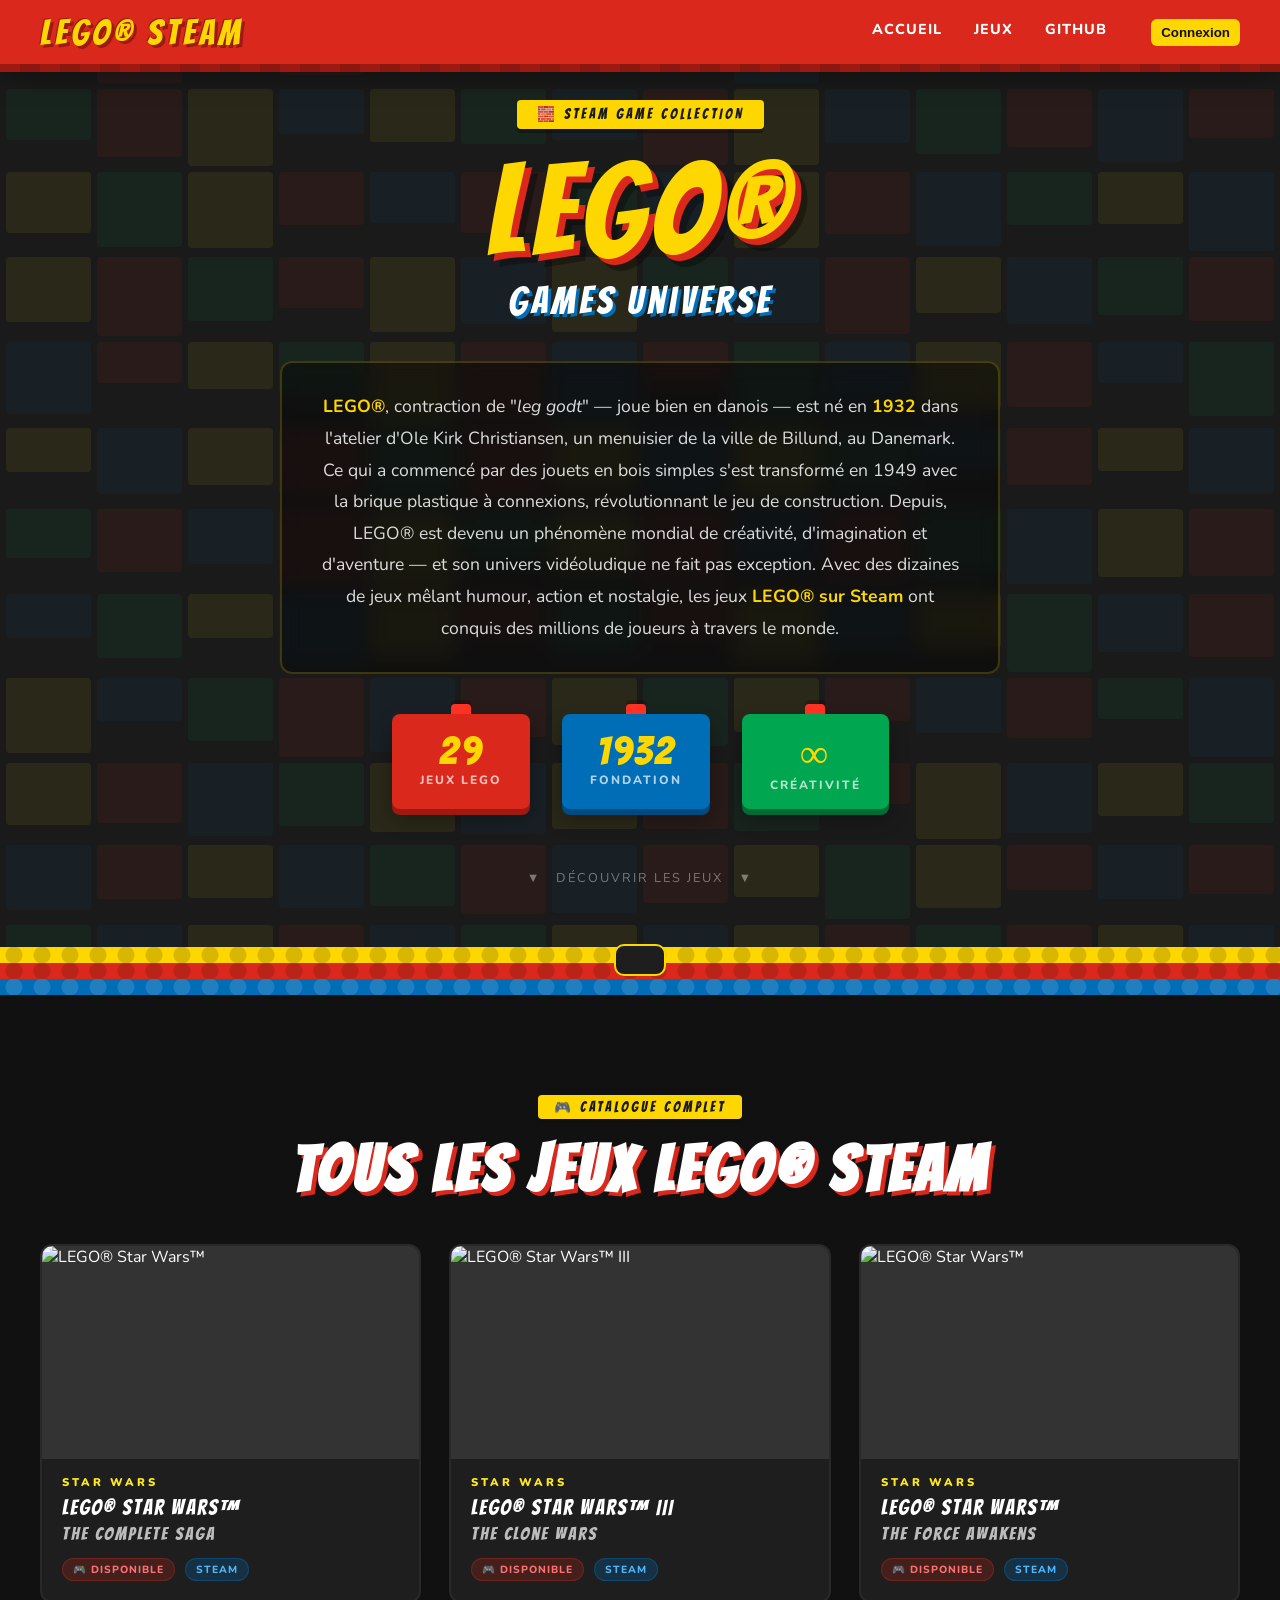
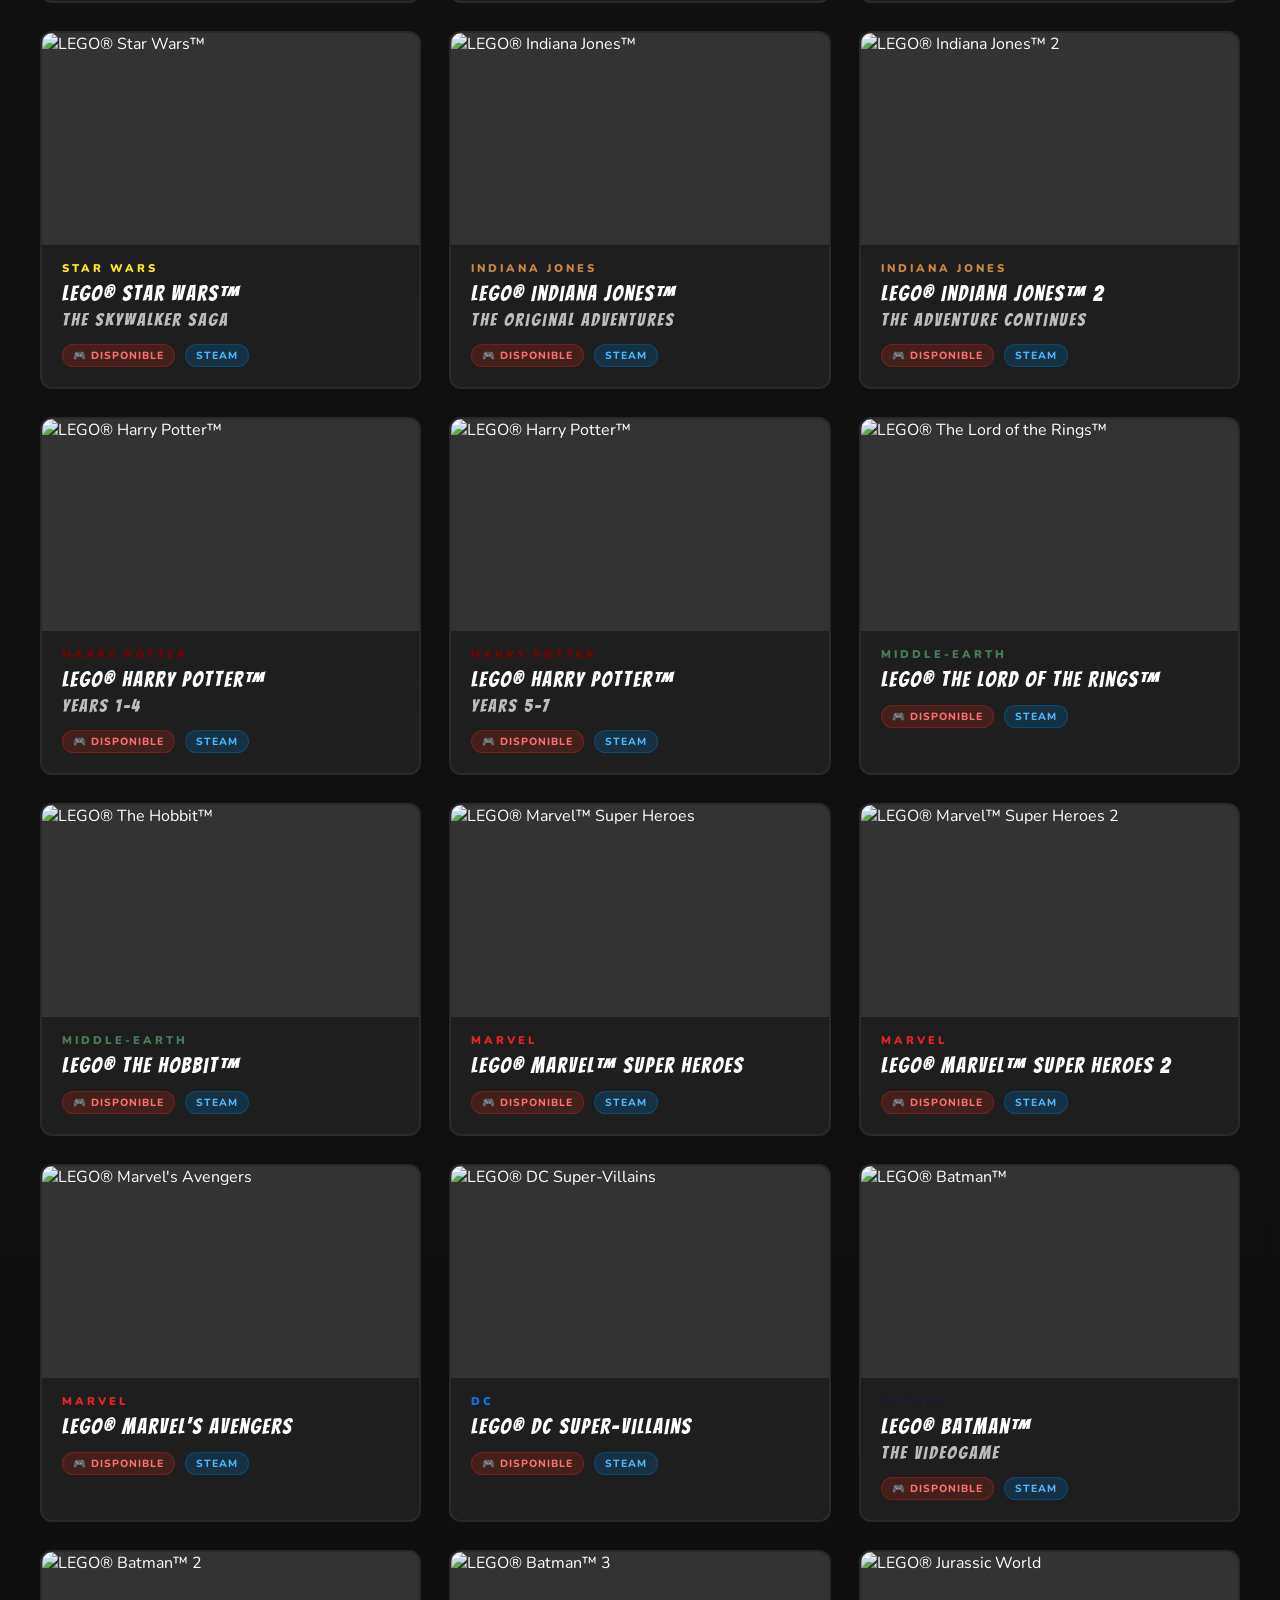
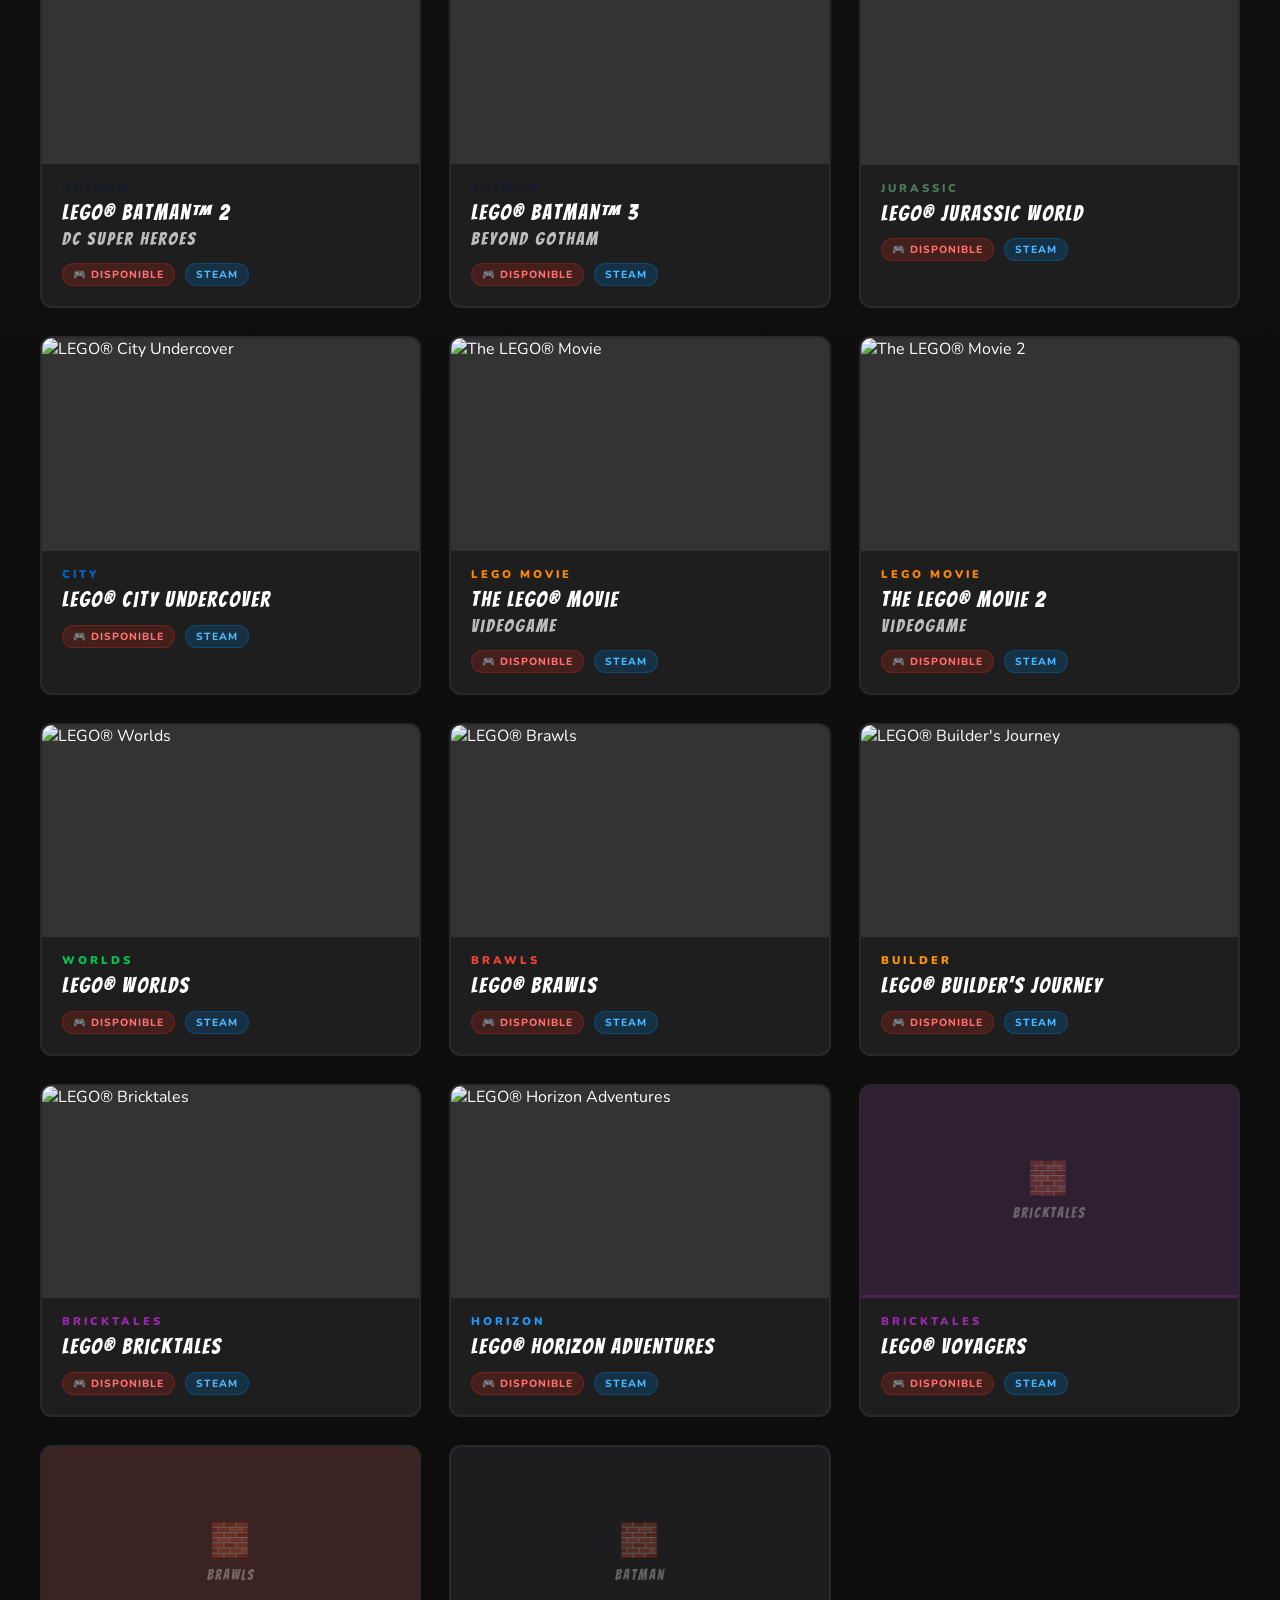
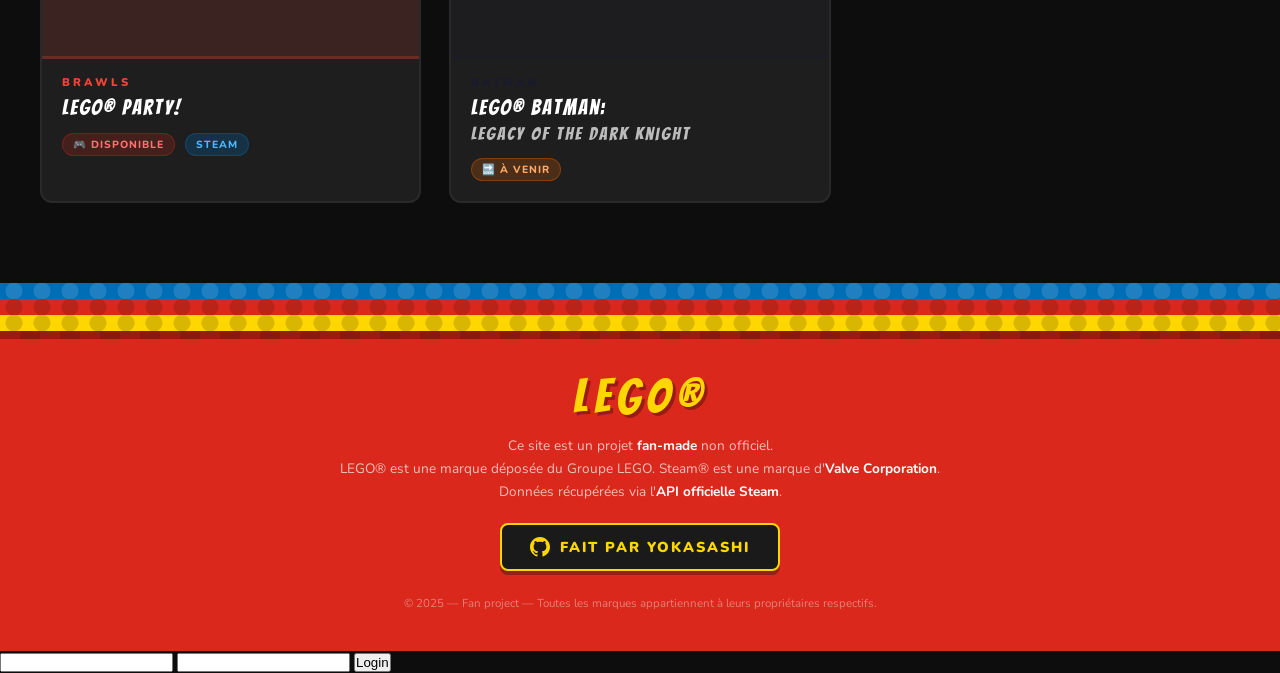
==== commit 736b034e: "fix api steam" ====
--- a/index.html
+++ b/index.html
@@ -203,6 +203,7 @@
         </div>
 
         <script src="https://cdn.jsdelivr.net/npm/@supabase/supabase-js"></script>
-        <script src="script.js"></script>
+        <!-- Cache-busted script to force browsers to fetch latest changes -->
+        <script src="script.js?v=1.0.1"></script>
     </body>
 </html>
